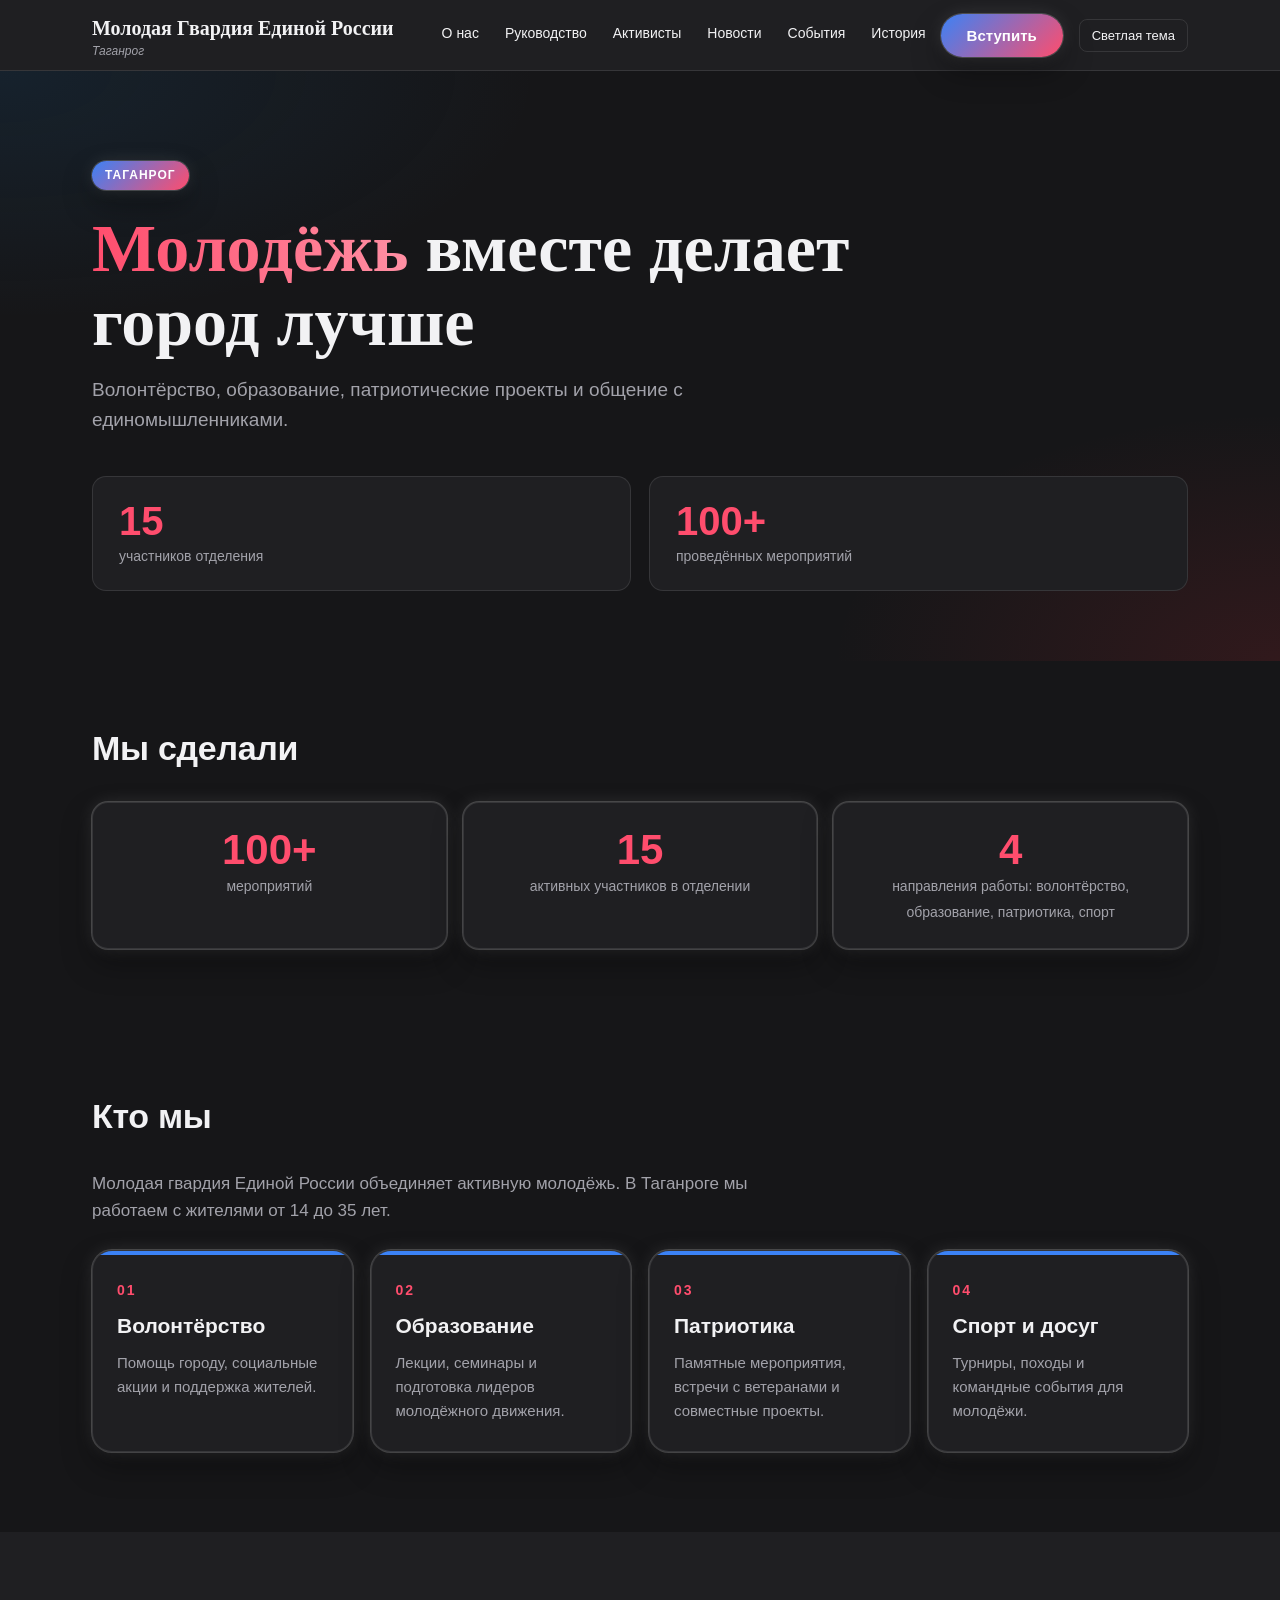
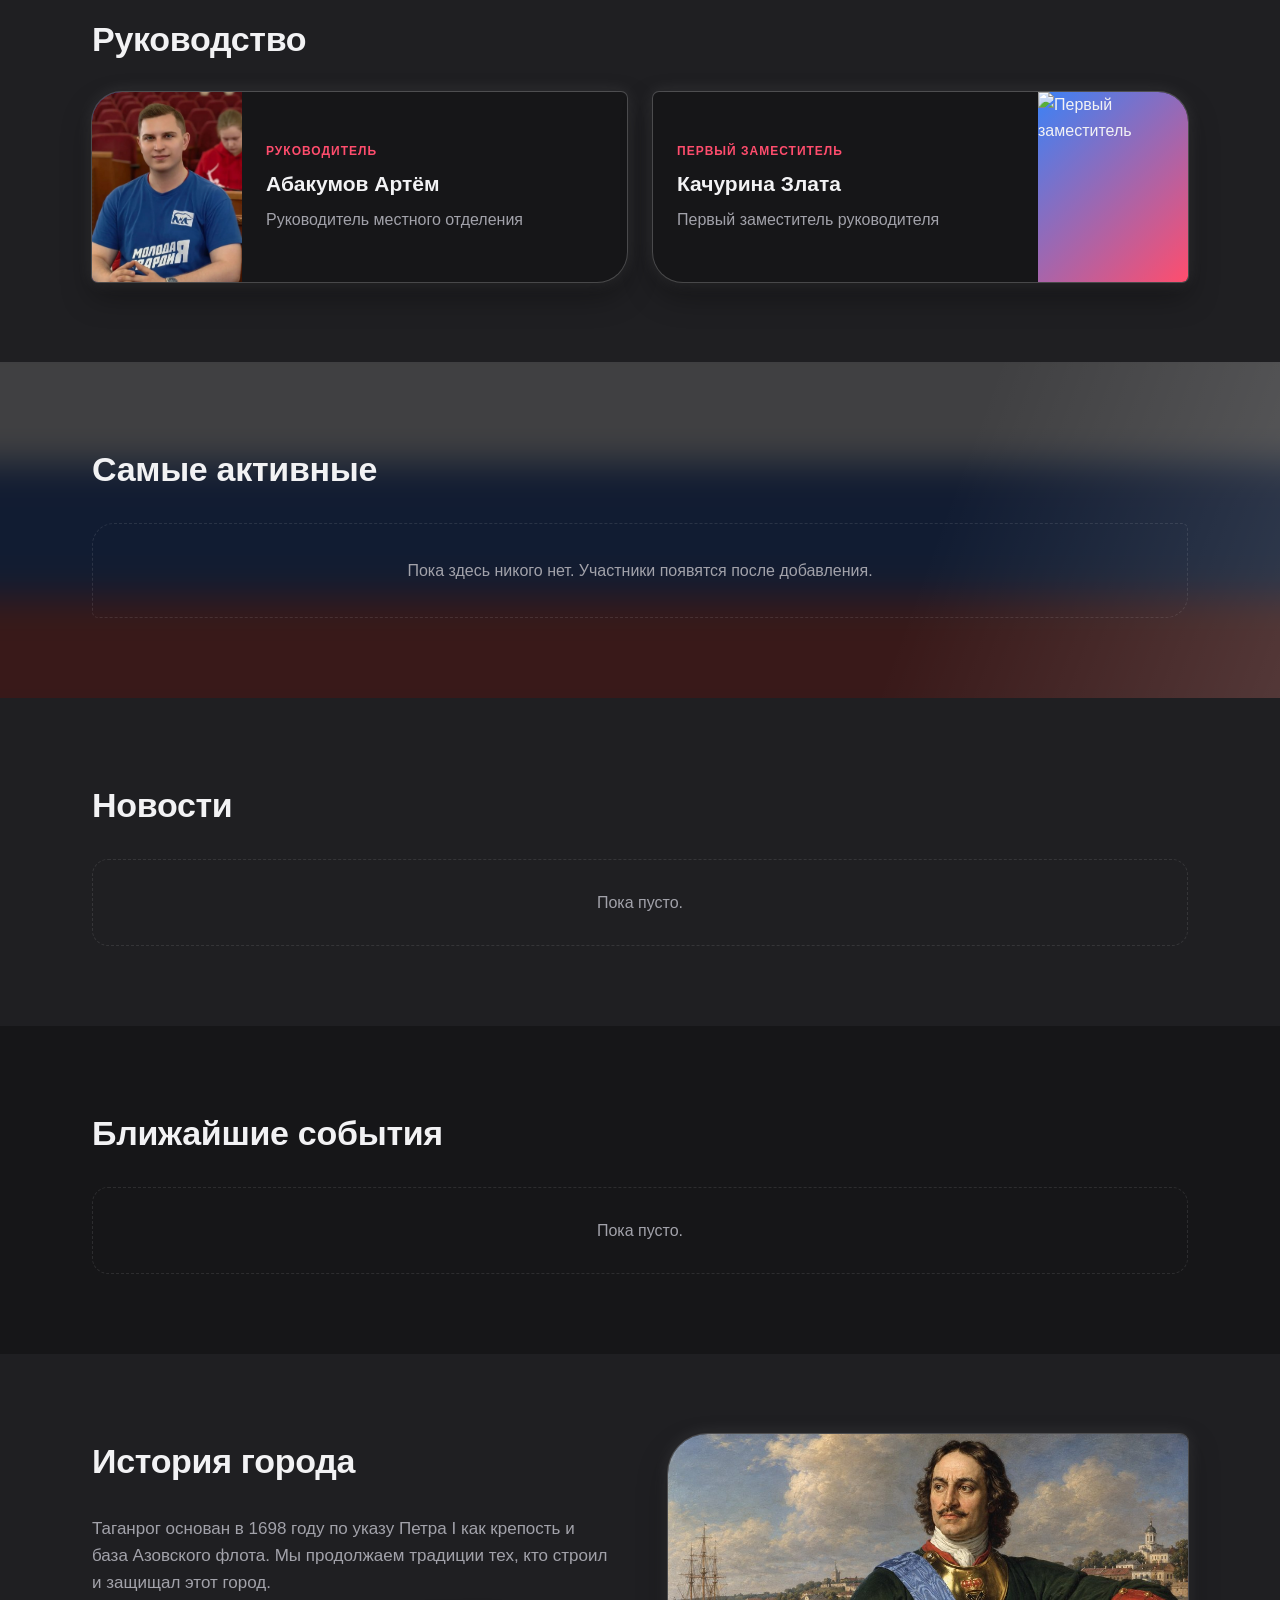
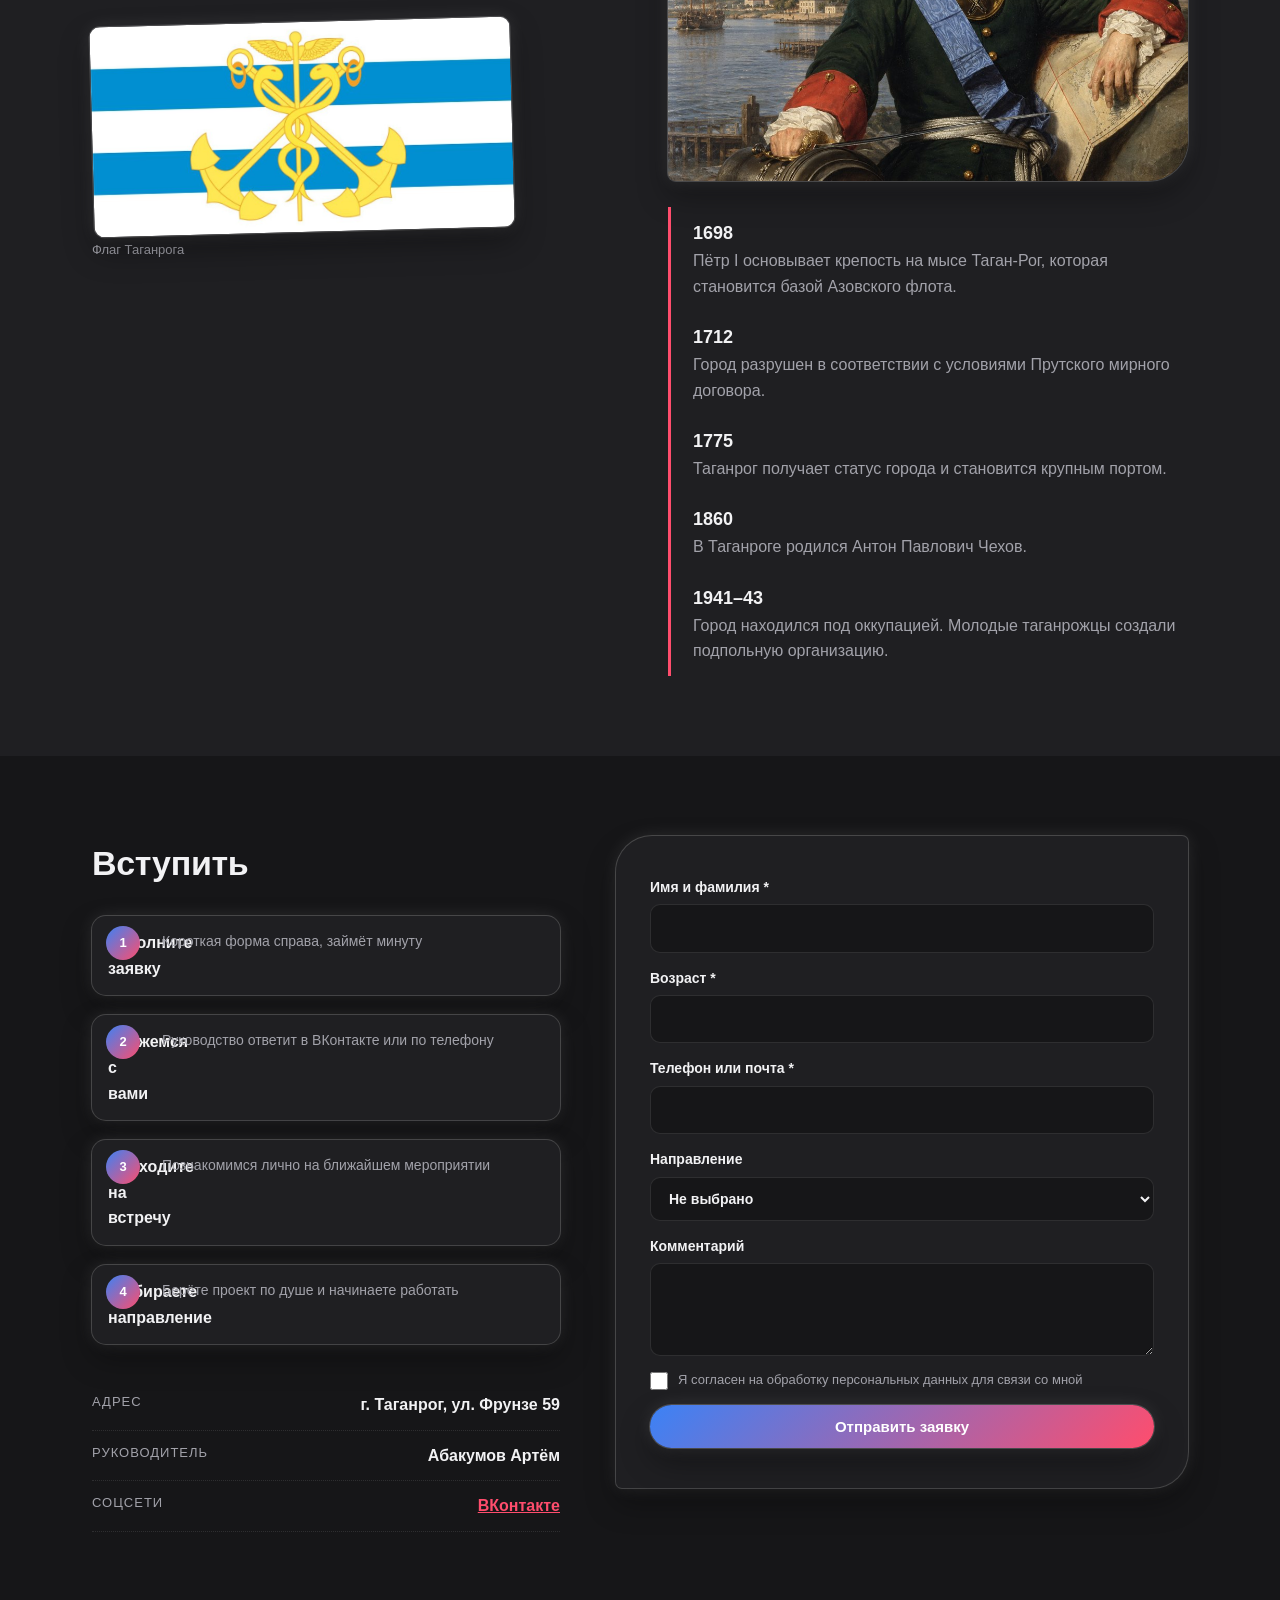
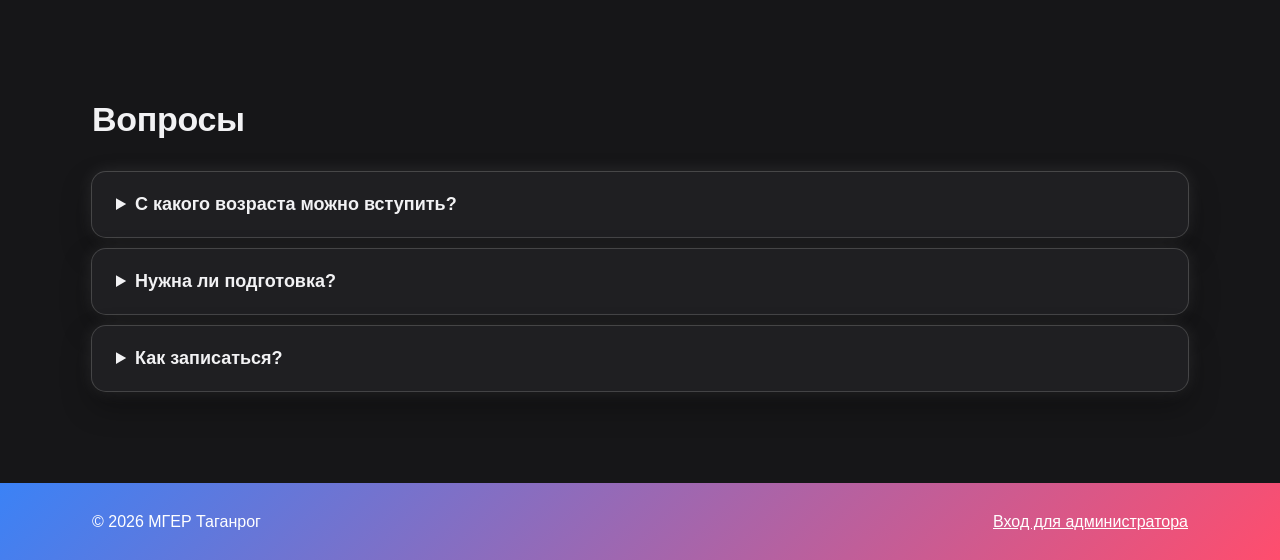
==== index.html @ ce3cb291 "Update index.html" ====
<!DOCTYPE html>
<html lang="ru" data-theme="dark">
<head>
<meta charset="UTF-8">
<meta name="viewport" content="width=device-width, initial-scale=1.0">
<title>МГЕР Таганрог | Молодая гвардия Единой России</title>
<meta name="description" content="Местное отделение Молодой гвардии Единой России в Таганроге.">
<link rel="stylesheet" href="style.css">
</head>
<body>

<header class="top">
  <div class="wrap top-in">
    <a href="#top" class="mark">Молодая Гвардия Единой России<span> <em>Таганрог</em></span></a>
    <button class="burger" id="burger" aria-label="Меню" aria-expanded="false">☰</button>
    <nav id="menu">
      <a href="#about">О нас</a>
      <a href="#leaders">Руководство</a>
      <a href="#actives">Активисты</a>
      <a href="#news">Новости</a>
      <a href="#events">События</a>
      <a href="#history">История</a>
      <a href="#apply" class="pill">Вступить</a>
    </nav>
    <button class="theme" id="theme">Светлая тема</button>
  </div>
</header>

<main id="top">

  <section class="hero">
    <div class="wrap">
      <p class="tag">Таганрог</p>
      <h1><em>Молодёжь</em> вместе делает город лучше</h1>
      <p class="intro">Волонтёрство, образование, патриотические проекты и общение с единомышленниками.</p>
      <div class="stats">
        <div><strong id="s-members" data-count="15">15</strong><span>участников отделения</span></div>
        <div><strong id="s-events" data-count="100" data-suffix="+">100+</strong><span>проведённых мероприятий</span></div>
      </div>
    </div>
  </section>

  <section id="results" class="block b-results">
    <div class="wrap">
      <h2>Мы сделали</h2>
      <div class="result-grid">
        <div class="result"><strong data-count="100" data-suffix="+">100+</strong><span>мероприятий</span></div>
        <div class="result"><strong data-count="15">15</strong><span>активных участников в отделении</span></div>
        <div class="result"><strong data-count="4">4</strong><span>направления работы: волонтёрство, образование, патриотика, спорт</span></div>
      </div>
    </div>
  </section>

  <section id="about" class="block b-1">
    <div class="wrap">
      <h2>Кто мы</h2>
      <p id="about-text" class="lead"></p>
      <div class="dirs">
        <div class="dir d-a"><b>01</b><h3>Волонтёрство</h3><p>Помощь городу, социальные акции и поддержка жителей.</p></div>
        <div class="dir d-b"><b>02</b><h3>Образование</h3><p>Лекции, семинары и подготовка лидеров молодёжного движения.</p></div>
        <div class="dir d-c"><b>03</b><h3>Патриотика</h3><p>Памятные мероприятия, встречи с ветеранами и совместные проекты.</p></div>
        <div class="dir d-d"><b>04</b><h3>Спорт и досуг</h3><p>Турниры, походы и командные события для молодёжи.</p></div>
      </div>
    </div>
  </section>

  <section id="leaders" class="block b-2">
    <div class="wrap">
      <h2>Руководство</h2>
      <div class="leaders">
        <article class="person p-1">
          <div class="photo"><img id="leader-photo" alt="Руководитель"></div>
          <div class="info"><p class="role">Руководитель</p><h3 id="leader-name"></h3><p id="leader-role"></p></div>
        </article>
        <article class="person p-2">
          <div class="photo"><img id="deputy-photo" alt="Первый заместитель"></div>
          <div class="info"><p class="role">Первый заместитель</p><h3 id="deputy-name"></h3><p id="deputy-role"></p></div>
        </article>
      </div>
    </div>
  </section>

  <section id="actives" class="block b-3">
    <div class="wrap">
      <h2>Самые активные</h2>
      <div class="actives" id="actives-list"></div>
    </div>
  </section>

  <section id="news" class="block b-4">
    <div class="wrap">
      <h2>Новости</h2>
      <div class="posts" id="news-list"></div>
    </div>
  </section>

  <section id="events" class="block b-5">
    <div class="wrap">
      <h2>Ближайшие события</h2>
      <div class="posts" id="events-list"></div>
    </div>
  </section>

  <section id="history" class="block b-6">
    <div class="wrap history">
      <div>
        <h2>История города</h2>
        <p class="lead">Таганрог основан в 1698 году по указу Петра I как крепость и база Азовского флота. Мы продолжаем традиции тех, кто строил и защищал этот город.</p>
        <img class="flag" src="assets/img/flag.jpg" alt="Флаг Таганрога">
        <p class="cap">Флаг Таганрога</p>
      </div>
      <div>
        <img class="peter" src="assets/img/peter.jpg" alt="Пётр I">
        <ol class="line">
          <li><b>1698</b>Пётр I основывает крепость на мысе Таган-Рог, которая становится базой Азовского флота.</li>
          <li><b>1712</b>Город разрушен в соответствии с условиями Прутского мирного договора.</li>
          <li><b>1775</b>Таганрог получает статус города и становится крупным портом.</li>
          <li><b>1860</b>В Таганроге родился Антон Павлович Чехов.</li>
          <li><b>1941–43</b>Город находился под оккупацией. Молодые таганрожцы создали подпольную организацию.</li>
        </ol>
      </div>
    </div>
  </section>

  <section id="apply" class="block b-7">
    <div class="wrap two">
      <div>
        <h2>Вступить</h2>
        <ol class="steps four">
          <li><b>Заполните заявку</b><span>Короткая форма справа, займёт минуту</span></li>
          <li><b>Свяжемся с вами</b><span>Руководство ответит в ВКонтакте или по телефону</span></li>
          <li><b>Приходите на встречу</b><span>Познакомимся лично на ближайшем мероприятии</span></li>
          <li><b>Выбираете направление</b><span>Берёте проект по душе и начинаете работать</span></li>
        </ol>
        <div class="contact">
          <p><span>Адрес</span><b id="c-address"></b></p>
          <p><span>Руководитель</span><b id="c-leader"></b></p>
          <p><span>Соцсети</span><a id="c-social" target="_blank" rel="noopener noreferrer"></a></p>
        </div>
      </div>
      <form id="apply-form" class="apply">
        <label>Имя и фамилия *<input name="name" required maxlength="100"></label>
        <label>Возраст *<input name="age" type="number" min="14" max="35" required></label>
        <label>Телефон или почта *<input name="contact" required maxlength="120"></label>
        <label>Направление
          <select name="direction">
            <option value="">Не выбрано</option>
            <option>Волонтёрство</option>
            <option>Образование</option>
            <option>Патриотика</option>
            <option>Спорт и досуг</option>
          </select>
        </label>
        <label>Комментарий<textarea name="message" rows="3" maxlength="1000"></textarea></label>
        <label class="ok"><input type="checkbox" name="consent" required> Я согласен на обработку персональных данных для связи со мной</label>
        <button type="submit" class="pill big">Отправить заявку</button>
        <p class="note" id="apply-note"></p>
      </form>
    </div>
  </section>

  <section class="block faq">
    <div class="wrap">
      <h2>Вопросы</h2>
      <details><summary>С какого возраста можно вступить?</summary><p>От 14 до 35 лет.</p></details>
      <details><summary>Нужна ли подготовка?</summary><p>Нет, приглашаем без специальной подготовки.</p></details>
      <details><summary>Как записаться?</summary><p>Заполните форму «Вступить» или свяжитесь с руководством.</p></details>
    </div>
  </section>

</main>

<footer>
  <div class="wrap">
    <span>© 2026 МГЕР Таганрог</span>
    <a href="admin.html">Вход для администратора</a>
  </div>
</footer>

<script src="data.js"></script>
<script src="script.js"></script>
  <a href="#apply" class="sticky-cta" aria-label="Вступить в отделение">Вступить</a>
</body>
</html>
---- style.css ----
/* МГЕР Таганрог: статичная версия */
:root {
  --bg: #f4f6fb; --card: #ffffff; --ink: #14284a; --muted: #5a6a85;
  --blue: #1769aa; --red: #d52b35; --line: rgba(20,40,74,.12);
  --grad: linear-gradient(135deg, #1769aa, #d52b35);
  --glow: 0 0 0 1px rgba(255,255,255,.8), 0 0 22px rgba(255,255,255,.7), 0 14px 30px rgba(23,105,170,.14);
}
[data-theme="dark"] {
  --bg: #161618; --card: #1f1f22; --ink: #f2f2f4; --muted: #a2a2aa;
  --line: rgba(255,255,255,.1); --red: #ff4d6d; --blue: #3b82f6;
  --grad: linear-gradient(135deg, #3b82f6 0%, #ff4d6d 100%);
  --glow: 0 0 0 1px rgba(255,255,255,.18), 0 0 18px rgba(255,255,255,.1), 0 14px 30px rgba(0,0,0,.35);
}
* { box-sizing: border-box; margin: 0; padding: 0; }
html { scroll-behavior: smooth; scroll-padding-top: 80px; }
body { font-family: "Segoe UI", Roboto, Arial, sans-serif; background: var(--bg); color: var(--ink); line-height: 1.6; transition: background .4s, color .4s; }
img { max-width: 100%; display: block; }
a { color: var(--red); }
.wrap { max-width: 1140px; margin: 0 auto; padding: 0 22px; }

/* Шапка */
.top { position: sticky; top: 0; z-index: 20; background: var(--card); border-bottom: 1px solid var(--line); }
.top-in { display: flex; align-items: center; gap: 16px; padding-top: 12px; padding-bottom: 12px; flex-wrap: wrap; }
.mark { font-family: Georgia, serif; font-weight: 700; font-size: 20px; text-decoration: none; color: var(--ink); }
.mark span { display: block; font: 12px "Segoe UI", Arial, sans-serif; color: var(--muted); font-weight: 400; }
nav { display: flex; gap: 4px; margin-left: auto; flex-wrap: wrap; }
nav a { text-decoration: none; color: var(--ink); font-size: 14px; padding: 8px 11px; border-radius: 8px; }
nav a:hover { background: var(--bg); }
nav .pill { background: var(--grad); color: #fff; box-shadow: var(--glow); }
.theme, .burger { background: transparent; border: 1px solid var(--line); color: var(--ink); padding: 8px 12px; border-radius: 8px; cursor: pointer; font: 13px "Segoe UI", Arial, sans-serif; }
.burger { display: none; }

/* Главный экран */
.hero { padding: 90px 0 70px; background: radial-gradient(60% 60% at 0% 0%, rgba(23,105,170,.14), transparent 70%), radial-gradient(50% 60% at 100% 100%, rgba(213,43,53,.14), transparent 70%); }
.tag { display: inline-block; background: var(--grad); color: #fff; padding: 5px 13px; border-radius: 999px; font-size: 12px; font-weight: 700; letter-spacing: 1px; text-transform: uppercase; box-shadow: var(--glow); }
.hero h1 { font-family: Georgia, "Times New Roman", serif; font-size: clamp(38px, 6vw, 68px); line-height: 1.08; margin: 22px 0 16px; max-width: 900px; }
.hero h1 em { font-style: normal; background: linear-gradient(90deg, #ff4d6d, #ff8fa3); -webkit-background-clip: text; background-clip: text; color: transparent; }
.intro { font-size: 19px; color: var(--muted); max-width: 620px; }
.stats { display: flex; gap: 18px; flex-wrap: wrap; margin-top: 40px; }
.stats div { background: var(--card); border-radius: 14px; padding: 22px 26px; border: 1px solid var(--line); min-width: 200px; flex: 1; }
.stats strong { display: block; font-size: 40px; color: #ff4d6d; line-height: 1.1; }
.stats span { font-size: 14px; color: var(--muted); }

/* Блоки: у каждого своя форма, но одна высота и одна линия */
.dirs { align-items: stretch !important; }
.dirs .dir { margin: 0 !important; transform: none !important; height: 100%; display: flex; flex-direction: column; align-items: flex-start; }
.dirs .dir:hover { transform: translateY(-4px) !important; }
.dirs .d-a { border-radius: 4px 26px 4px 26px; }
.dirs .d-b { border-radius: 26px 4px 26px 4px; }
.dirs .d-c { border-radius: 60px 60px 8px 8px; }
.dirs .d-d { border-radius: 10px; }
/* Блоки: у каждого своя форма и положение */
.block { padding: 80px 0; }
h2 { font-size: 34px; margin-bottom: 26px; letter-spacing: -.3px; }
.lead { color: var(--muted); font-size: 17px; max-width: 700px; margin-bottom: 26px; }

.b-1 { background: transparent; }
.dirs { display: grid; grid-template-columns: repeat(4, 1fr); gap: 18px; align-items: stretch; }
@media (max-width: 900px) { .dirs { grid-template-columns: 1fr 1fr; } }
@media (max-width: 560px) { .dirs { grid-template-columns: 1fr; } }
.dir { background: var(--card); padding: 28px 24px; box-shadow: var(--glow), inset 0 4px 0 var(--blue); }
.dir b { color: var(--red); font-size: 14px; letter-spacing: 2px; }
.dir h3 { font-size: 21px; margin: 8px 0; }
.dir p { color: var(--muted); font-size: 15px; }
.d-a { border-radius: 4px 26px 4px 26px; }
.d-b { border-radius: 26px 4px 26px 4px; }
.d-c { border-radius: 60px 60px 8px 8px; }
.d-d { border-radius: 10px; }

.b-2 { background: var(--card); }
.leaders { display: grid; grid-template-columns: 1fr 1fr; gap: 26px; }
@media (max-width: 760px) { .leaders { grid-template-columns: 1fr; } }
.person { display: grid; grid-template-columns: 150px 1fr; background: var(--bg); overflow: hidden; box-shadow: var(--glow); }
.p-1 { border-radius: 30px 6px 30px 6px; }
.p-2 { border-radius: 6px 30px 6px 30px; margin-top: 30px; }
@media (max-width: 480px) { .person { grid-template-columns: 1fr; } .p-2 { margin-top: 0; } }
.photo { background: var(--grad); min-height: 190px; }
.photo img { width: 100%; height: 100%; object-fit: cover; }
.info { padding: 24px; align-self: center; }
.role { color: var(--red); font-size: 12px; font-weight: 700; text-transform: uppercase; letter-spacing: 1px; }
.info h3 { font-size: 21px; margin: 6px 0; }
.info p:last-child { color: var(--muted); }

.b-3 { background: transparent; }
.actives { display: grid; grid-template-columns: repeat(auto-fill, minmax(190px, 1fr)); gap: 18px; }
.actives:empty::before { content: "Пока здесь никого нет. Участники появятся после добавления."; grid-column: 1 / -1; color: var(--muted); padding: 34px; border: 1px dashed var(--line); border-radius: 22px 6px 22px 6px; text-align: center; }
.act { background: var(--card); box-shadow: var(--glow); overflow: hidden; border-radius: 6px 22px 6px 22px; }
.act img { width: 100%; aspect-ratio: 1; object-fit: cover; }
.act h4 { padding: 12px 14px; font-size: 15px; }

.b-4 { background: var(--card); }
.posts { display: grid; grid-template-columns: repeat(auto-fill, minmax(280px, 1fr)); gap: 22px; }
.post { background: var(--bg); padding: 26px; box-shadow: var(--glow); border-radius: 18px 44px 18px 18px; }
.post:nth-child(2n) { border-radius: 44px 18px 18px 18px; margin-top: 16px; }
.post .meta { color: var(--red); font-size: 12px; font-weight: 700; text-transform: uppercase; letter-spacing: 1px; }
.post h3 { font-size: 20px; margin: 8px 0; }
.post p { color: var(--muted); white-space: pre-line; }
.posts:empty::before { content: "Пока пусто."; color: var(--muted); padding: 30px; border: 1px dashed var(--line); border-radius: 16px; grid-column: 1 / -1; text-align: center; }

.b-5 { background: transparent; }
.b-5 .posts .post { border-radius: 6px; }

.b-6 { background: var(--card); }
.history { display: grid; grid-template-columns: 1fr 1fr; gap: 56px; align-items: start; }
@media (max-width: 860px) { .history { grid-template-columns: 1fr; } }
.flag { border-radius: 10px; box-shadow: var(--glow); transform: rotate(-1.5deg); max-width: 420px; margin-top: 10px; }
.cap { color: var(--muted); font-size: 13px; margin-top: 8px; }
.peter { border-radius: 40px 8px 40px 8px; box-shadow: var(--glow); margin-bottom: 26px; }
.line { list-style: none; border-left: 3px solid var(--red); padding-left: 22px; }
.line li { padding: 12px 0; color: var(--muted); }
.line b { display: block; color: var(--ink); font-size: 18px; }

.b-7 { background: var(--bg); }
.two { display: grid; grid-template-columns: .9fr 1.1fr; gap: 56px; align-items: start; }
@media (max-width: 860px) { .two { grid-template-columns: 1fr; } }
.steps { list-style: none; counter-reset: s; margin-bottom: 24px; }
.steps li { counter-increment: s; padding: 12px 16px 12px 52px; position: relative; background: var(--card); margin-bottom: 10px; border-radius: 14px; box-shadow: var(--glow); }
.steps li::before { content: counter(s); position: absolute; left: 14px; top: 10px; width: 26px; height: 26px; border-radius: 50%; background: var(--grad); color: #fff; display: grid; place-items: center; font-weight: 700; font-size: 13px; }
.contact p { display: flex; justify-content: space-between; gap: 14px; padding: 12px 0; border-bottom: 1px dotted var(--line); flex-wrap: wrap; }
.contact span { color: var(--muted); font-size: 13px; text-transform: uppercase; letter-spacing: 1px; }
.contact b, .contact a { font-weight: 600; }
.apply { background: var(--card); padding: 40px 34px; border-radius: 36px 6px 36px 6px; box-shadow: var(--glow); display: grid; gap: 14px; }
.apply label { display: grid; gap: 6px; font-weight: 600; font-size: 14px; }
.apply label.ok { display: flex; gap: 10px; align-items: flex-start; font-weight: 400; color: var(--muted); font-size: 13px; }
.apply input, .apply select, .apply textarea { font: inherit; color: var(--ink); background: var(--bg); border: 1px solid var(--line); border-radius: 10px; padding: 12px 14px; width: 100%; }
.apply input:focus, .apply select:focus, .apply textarea:focus { outline: none; border-color: var(--blue); box-shadow: 0 0 0 4px rgba(23,105,170,.15); }
.pill { background: var(--grad); color: #fff; border: 0; padding: 13px 26px; border-radius: 999px; font: 700 15px "Segoe UI", Arial, sans-serif; cursor: pointer; text-decoration: none; box-shadow: var(--glow); justify-self: start; }
.pill.big { width: 100%; justify-self: stretch; text-align: center; }
.note { font-size: 14px; color: var(--muted); }

.faq { background: transparent; }
.faq details { background: var(--card); padding: 18px 24px; margin-bottom: 12px; box-shadow: var(--glow); border-radius: 24px 6px 24px 6px; }
.faq details:nth-of-type(2n) { border-radius: 6px 24px 6px 24px; margin-left: 40px; }
.faq details:nth-of-type(3n) { border-radius: 999px; padding: 16px 32px; }
.faq summary { cursor: pointer; font-weight: 700; font-size: 18px; }
.faq details p { margin-top: 8px; color: var(--muted); }

footer { background: var(--grad); color: #fff; padding: 26px 0; }
footer .wrap { display: flex; justify-content: space-between; gap: 14px; flex-wrap: wrap; }
footer a { color: #fff; }

/* Мобильная адаптация */
@media (max-width: 760px) {
  .wrap { padding: 0 16px; }
  .top-in { gap: 10px; padding-top: 10px; padding-bottom: 10px; }
  .mark { font-size: 17px; }
  .theme { order: 2; margin-left: auto; padding: 7px 10px; font-size: 12px; white-space: nowrap; display: inline-block; }
  .burger { display: inline-block; order: 3; padding: 7px 11px; font-size: 16px; }
  nav { order: 4; display: none; width: 100%; flex-direction: column; margin: 0; background: var(--card); border-top: 1px solid var(--line); padding: 6px 0; }
  nav.open { display: flex; }
  nav a { padding: 12px 8px; font-size: 16px; }
  nav .pill { margin: 6px 0; text-align: center; }
  .hero { padding: 56px 0 48px; }
  .hero h1 { font-size: 34px; }
  .intro { font-size: 16px; }
  .stats { gap: 12px; }
  .stats div { min-width: 0; flex: 1 1 100%; padding: 16px 18px; }
  .stats strong { font-size: 32px; }
  .block { padding: 54px 0; }
  h2 { font-size: 27px; margin-bottom: 18px; }
  .dirs { grid-template-columns: 1fr; gap: 14px; }
  .d-b, .d-c, .d-d { margin-top: 0; }
  .leaders { grid-template-columns: 1fr; gap: 18px; }
  .p-2 { margin-top: 0; }
  .person { grid-template-columns: 110px 1fr; }
  .photo { min-height: 150px; }
  .actives { grid-template-columns: repeat(2, 1fr); gap: 12px; }
  .posts { grid-template-columns: 1fr; gap: 16px; }
  .post:nth-child(2n) { margin-top: 0; }
  .history { gap: 28px; }
  .flag { max-width: 100%; }
  .two { gap: 28px; }
  .apply { padding: 26px 20px; border-radius: 24px 6px 24px 6px; }
  .apply input, .apply select, .apply textarea { font-size: 16px; }
  .pill.big { padding: 15px 20px; }
  .faq details { padding: 16px 18px; }
  .faq details:nth-of-type(2n) { margin-left: 0; }
  footer .wrap { flex-direction: column; align-items: flex-start; }
}
@media (max-width: 380px) {
  .mark span { display: none; }
  .theme { font-size: 11px; padding: 6px 8px; }
  .person { grid-template-columns: 1fr; }
  .photo { min-height: 180px; }
}

/* ===== Правки: руководство, блоки направлений, вопросы, галочка ===== */
/* 2. Руководство: одна высота, второй блок зеркально (фото справа) */
.leaders { align-items: stretch; }
.person { height: 100%; }
.p-2 { margin-top: 0 !important; grid-template-columns: 1fr 150px; }
.p-2 .photo { order: 2; }
@media (max-width: 480px) { .p-2 { grid-template-columns: 1fr; } .p-2 .photo { order: 0; } }

/* 5. Направления: блоки 2 и 4 со скруглением и подсветкой, блок 3 прямоугольный как в версии 4 */
.dirs .d-b, .dirs .d-d { border-radius: 26px 4px 26px 4px !important; box-shadow: var(--glow) !important; border: 1px solid var(--line) !important; }
.dirs .d-c { border-radius: 0 !important; box-shadow: none !important; border: 1px solid var(--line) !important; }

/* 3. Вопросы: одна форма и один размер */
.faq details, .faq details:nth-of-type(2n), .faq details:nth-of-type(3n) {
  border-radius: 14px !important; margin-left: 0 !important; padding: 18px 24px !important;
  box-shadow: var(--glow) !important; font-size: 16px;
}
.faq summary { font-size: 18px; }

/* 4. Галочка: не растягивается, текст не сдвигается */
.apply label.ok { display: flex !important; align-items: flex-start; gap: 10px; }
.apply label.ok input[type="checkbox"] { width: 18px !important; height: 18px !important; flex: 0 0 18px; padding: 0 !important; margin: 2px 0 0; accent-color: var(--red); }

/* ===== Блоки «Кто мы»: одинаковые по форме, высоте и положению ===== */
.dirs { display: grid !important; grid-template-columns: repeat(4, 1fr) !important; gap: 18px !important; align-items: stretch !important; }
.dirs .dir,
.dirs .dir.d-a, .dirs .dir.d-b, .dirs .dir.d-c, .dirs .dir.d-d {
  margin: 0 !important; transform: none !important; height: 100%;
  display: flex; flex-direction: column; align-items: flex-start;
  background: var(--card) !important;
  border: 1px solid var(--line) !important;
  border-radius: 20px !important;
  box-shadow: var(--glow) !important;
  padding: 28px 24px !important;
}
.dirs .dir:hover { transform: translateY(-4px) !important; }
@media (max-width: 900px) { .dirs { grid-template-columns: 1fr 1fr !important; } }
@media (max-width: 560px) { .dirs { grid-template-columns: 1fr !important; } }

/* Синяя линия сверху каждого блока «Кто мы» */
.dirs .dir { border-top: 3px solid var(--blue) !important; }

/* Синяя полоска сверху каждого блока «Кто мы» (отдельным слоем, не зависит от скругления) */
.dirs .dir { position: relative !important; overflow: hidden !important; }
.dirs .dir::before { content: ""; position: absolute; left: 0; right: 0; top: 0; height: 4px; background: #3b82f6 !important; display: block !important; z-index: 2; }

/* Мобильная версия: фото руководства не растягивает карточку (фиксированная высота, картинка внутри) */
.photo { position: relative; overflow: hidden; }
.photo img { position: absolute; inset: 0; width: 100%; height: 100%; object-fit: cover; object-position: center top; }
@media (max-width: 760px) {
  .person { grid-template-columns: 110px 1fr !important; height: auto; }
  .p-2 { grid-template-columns: 1fr 110px !important; }
  .photo { height: 160px; min-height: 0; }
}
@media (max-width: 480px) {
  .person, .p-2 { grid-template-columns: 1fr !important; }
  .photo { height: 220px; }
}

/* Мобильная версия руководства: обе карточки одинаковые, фото слева, описание справа */
@media (max-width: 760px) {
  .person, .p-2 { grid-template-columns: 110px 1fr !important; height: auto !important; }
  .p-2 .photo { order: 0 !important; }
  .photo { height: 150px !important; min-height: 0 !important; }
  .info { padding: 16px 16px; align-self: center; }
  .info h3 { font-size: 18px; }
}
@media (max-width: 480px) {
  .person, .p-2 { grid-template-columns: 96px 1fr !important; }
  .photo { height: 130px !important; }
  .info h3 { font-size: 17px; }
}

/* ===== Анимации ===== */
/* Самые активные: переливающийся флаг России за блоком */
.b-3 { position: relative; overflow: hidden; isolation: isolate; }
.b-3::before {
  content: ""; position: absolute; inset: -10%; z-index: -2; opacity: .18;
  background: linear-gradient(180deg, #ffffff 0 33.33%, #0039a6 33.33% 66.66%, #d52b1e 66.66% 100%);
  animation: flagWave 9s ease-in-out infinite;
  filter: blur(18px);
}
.b-3::after {
  content: ""; position: absolute; inset: 0; z-index: -1; pointer-events: none;
  background: linear-gradient(110deg, transparent 30%, rgba(255,255,255,.22) 50%, transparent 70%);
  background-size: 250% 100%; animation: sheen 6s linear infinite;
}
@keyframes flagWave {
  0%, 100% { transform: translate3d(0,0,0) skewY(0deg); }
  25% { transform: translate3d(2%,-2%,0) skewY(1.5deg); }
  50% { transform: translate3d(-2%,2%,0) skewY(-1.5deg); }
  75% { transform: translate3d(1%,1%,0) skewY(1deg); }
}
@keyframes sheen { 0% { background-position: 150% 0; } 100% { background-position: -150% 0; } }
.b-3 h2 { position: relative; }

/* Появление блоков при прокрутке */

/* Мягкое движение карточек при наведении */
.dirs .dir, .leader, .act, .post { transition: transform .35s ease, box-shadow .35s ease; }
.act:hover, .post:hover, .person:hover { transform: translateY(-4px); }

@media (prefers-reduced-motion: reduce) {
  .b-3::before, .b-3::after, .reveal { animation: none !important; transition: none !important; opacity: 1; transform: none; }
}

/* Появление блоков: управляется script.js (класс .rv и .in) */
html.js .rv { opacity: 0; transform: translateY(28px); transition: opacity .9s ease, transform .9s cubic-bezier(.2,.7,.2,1); }
html.js .rv.in { opacity: 1; transform: none; }
html.js .rv.d1 { transition-delay: .12s; }
html.js .rv.d2 { transition-delay: .24s; }
html.js .rv.d3 { transition-delay: .36s; }
@media (prefers-reduced-motion: reduce) {
  html.js .rv { opacity: 1 !important; transform: none !important; transition: none !important; }
}

/* ===== Удобство: шаги вступления, результаты, постоянная кнопка на телефоне ===== */
.steps.four { list-style: none; counter-reset: st; display: grid; grid-template-columns: 1fr; gap: 10px; margin-bottom: 26px; }
.steps.four li { counter-increment: st; display: grid; grid-template-columns: 40px 1fr; gap: 4px 14px; align-items: start; padding: 14px 16px; background: var(--card); border-radius: 14px; box-shadow: var(--glow); }
.steps.four li::before { content: counter(st); grid-row: span 2; width: 34px; height: 34px; border-radius: 50%; background: var(--grad); color: #fff; display: grid; place-items: center; font-weight: 700; }
.steps.four li::after { display: none; }
.steps.four li b { font-size: 16px; }
.steps.four li span { color: var(--muted); font-size: 14px; }

.b-results { background: transparent; padding-top: 60px; padding-bottom: 60px; }
.result-grid { display: grid; grid-template-columns: repeat(3, 1fr); gap: 16px; }
@media (max-width: 760px) { .result-grid { grid-template-columns: 1fr; } }
.result { background: var(--card); border: 1px solid var(--line); border-radius: 16px; padding: 24px; text-align: center; box-shadow: var(--glow); }
.result strong { display: block; font-size: 42px; color: var(--red); line-height: 1.1; }
.result span { color: var(--muted); font-size: 14px; }

/* Постоянная кнопка «Вступить» внизу экрана на телефоне */
.sticky-cta { display: none; position: fixed; left: 16px; right: 16px; bottom: 16px; z-index: 40; text-align: center; padding: 15px; border-radius: 999px; background: var(--grad); color: #fff; font: 700 16px "Segoe UI", Arial, sans-serif; text-decoration: none; box-shadow: var(--glow); }
@media (max-width: 760px) { .sticky-cta { display: block; } }

/* Форма: понятное подтверждение */
.note:empty { display: none; }
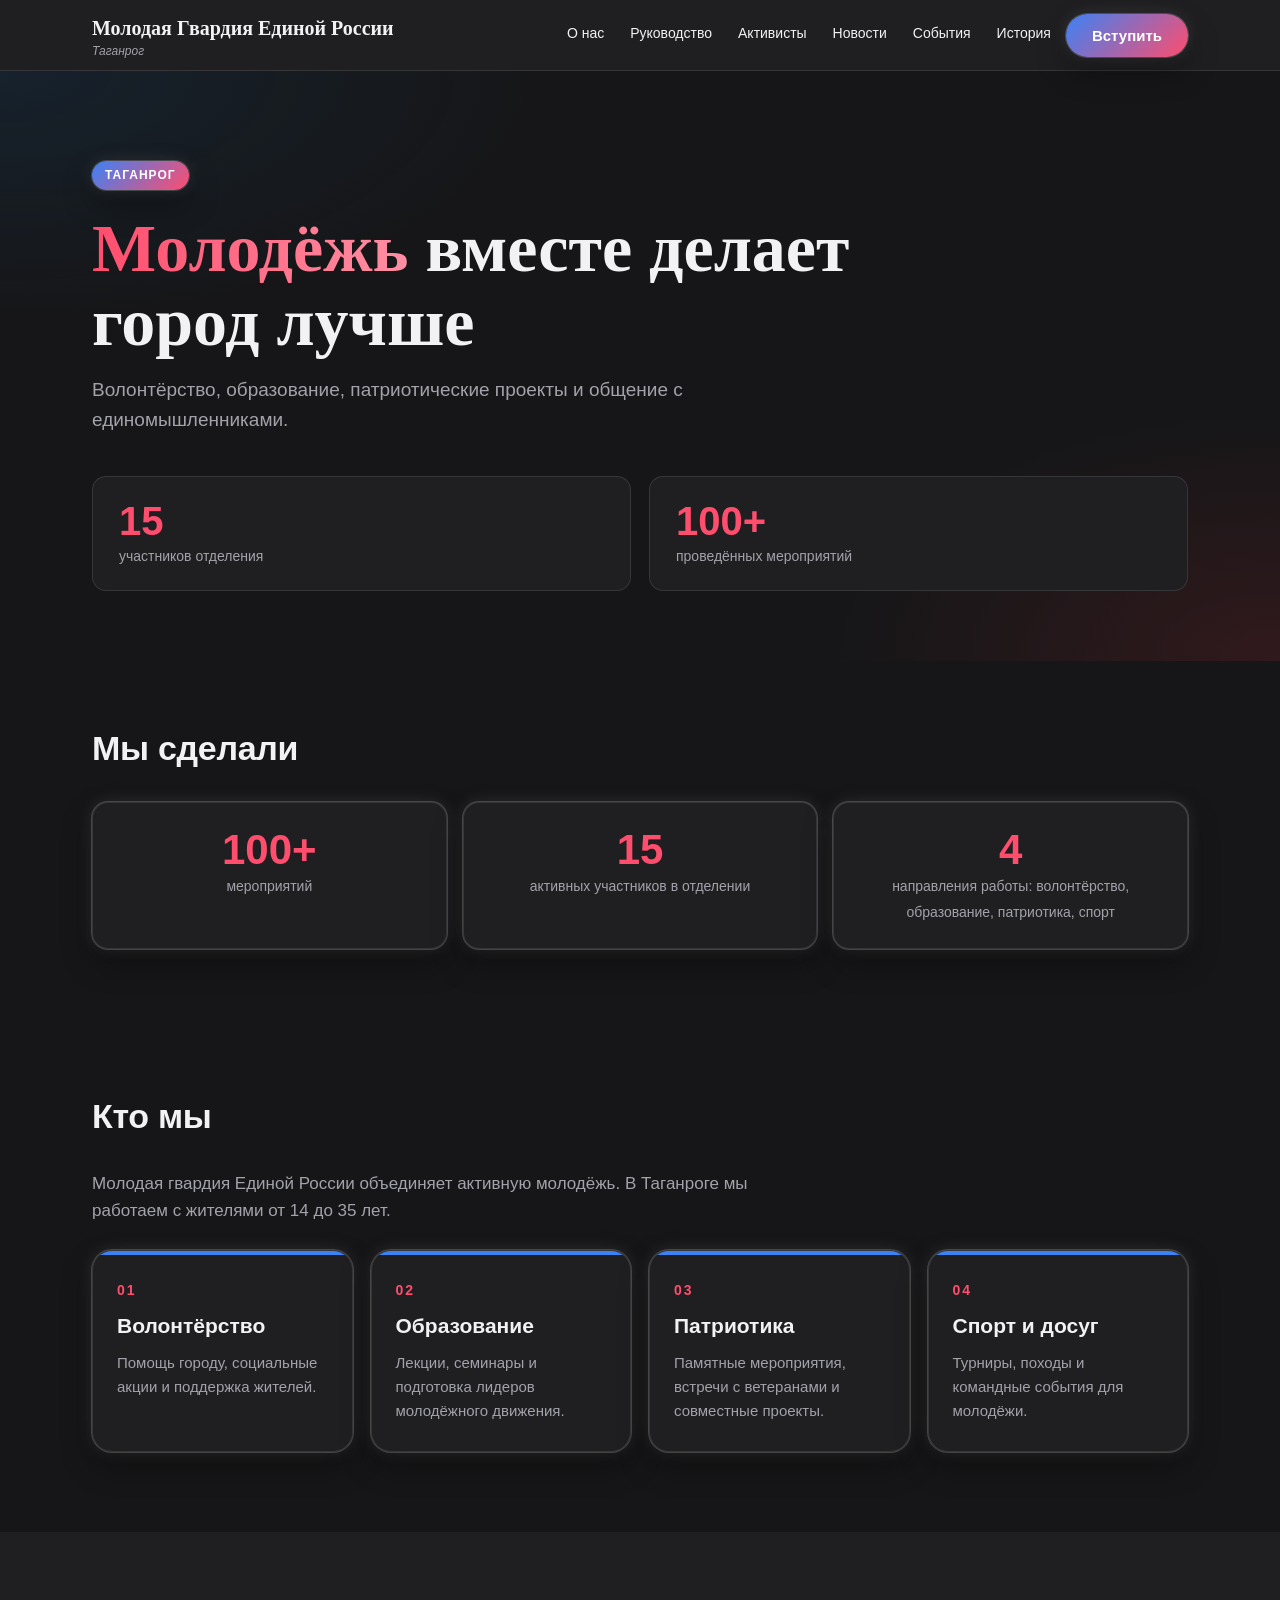
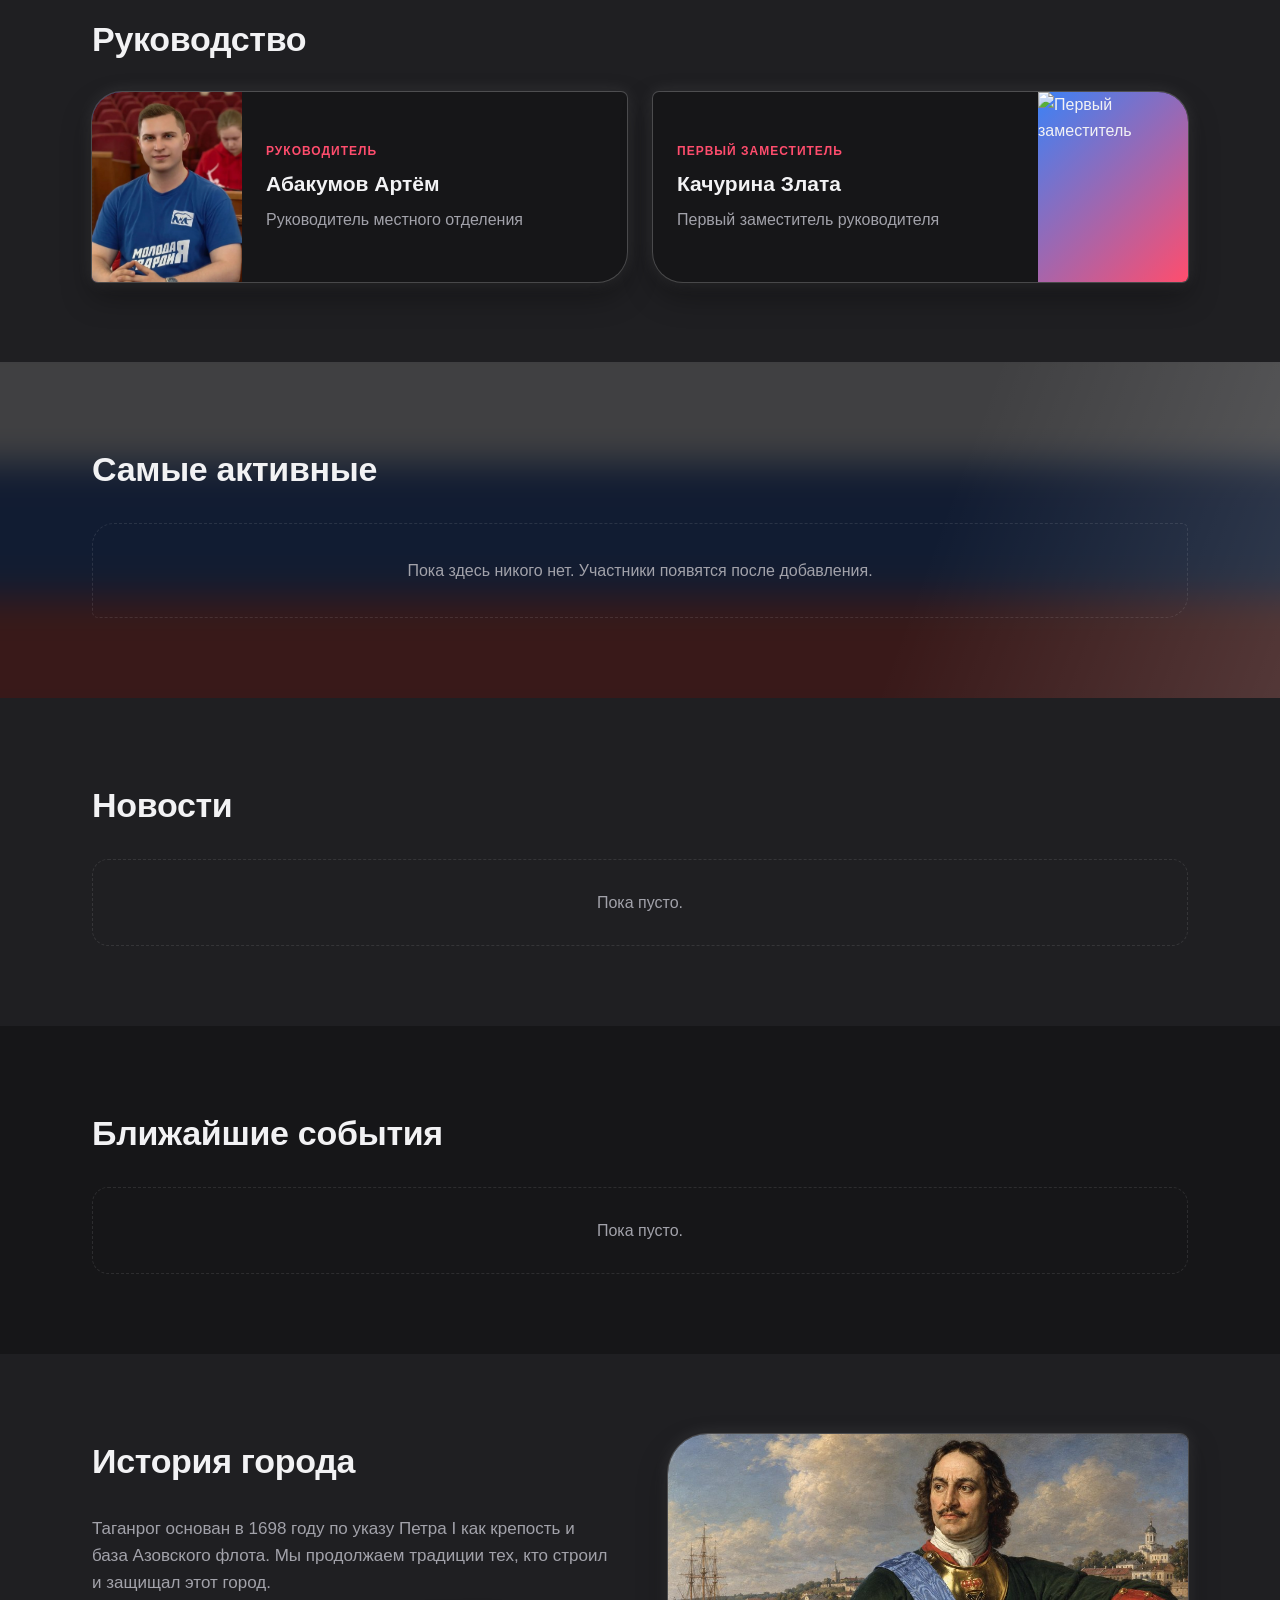
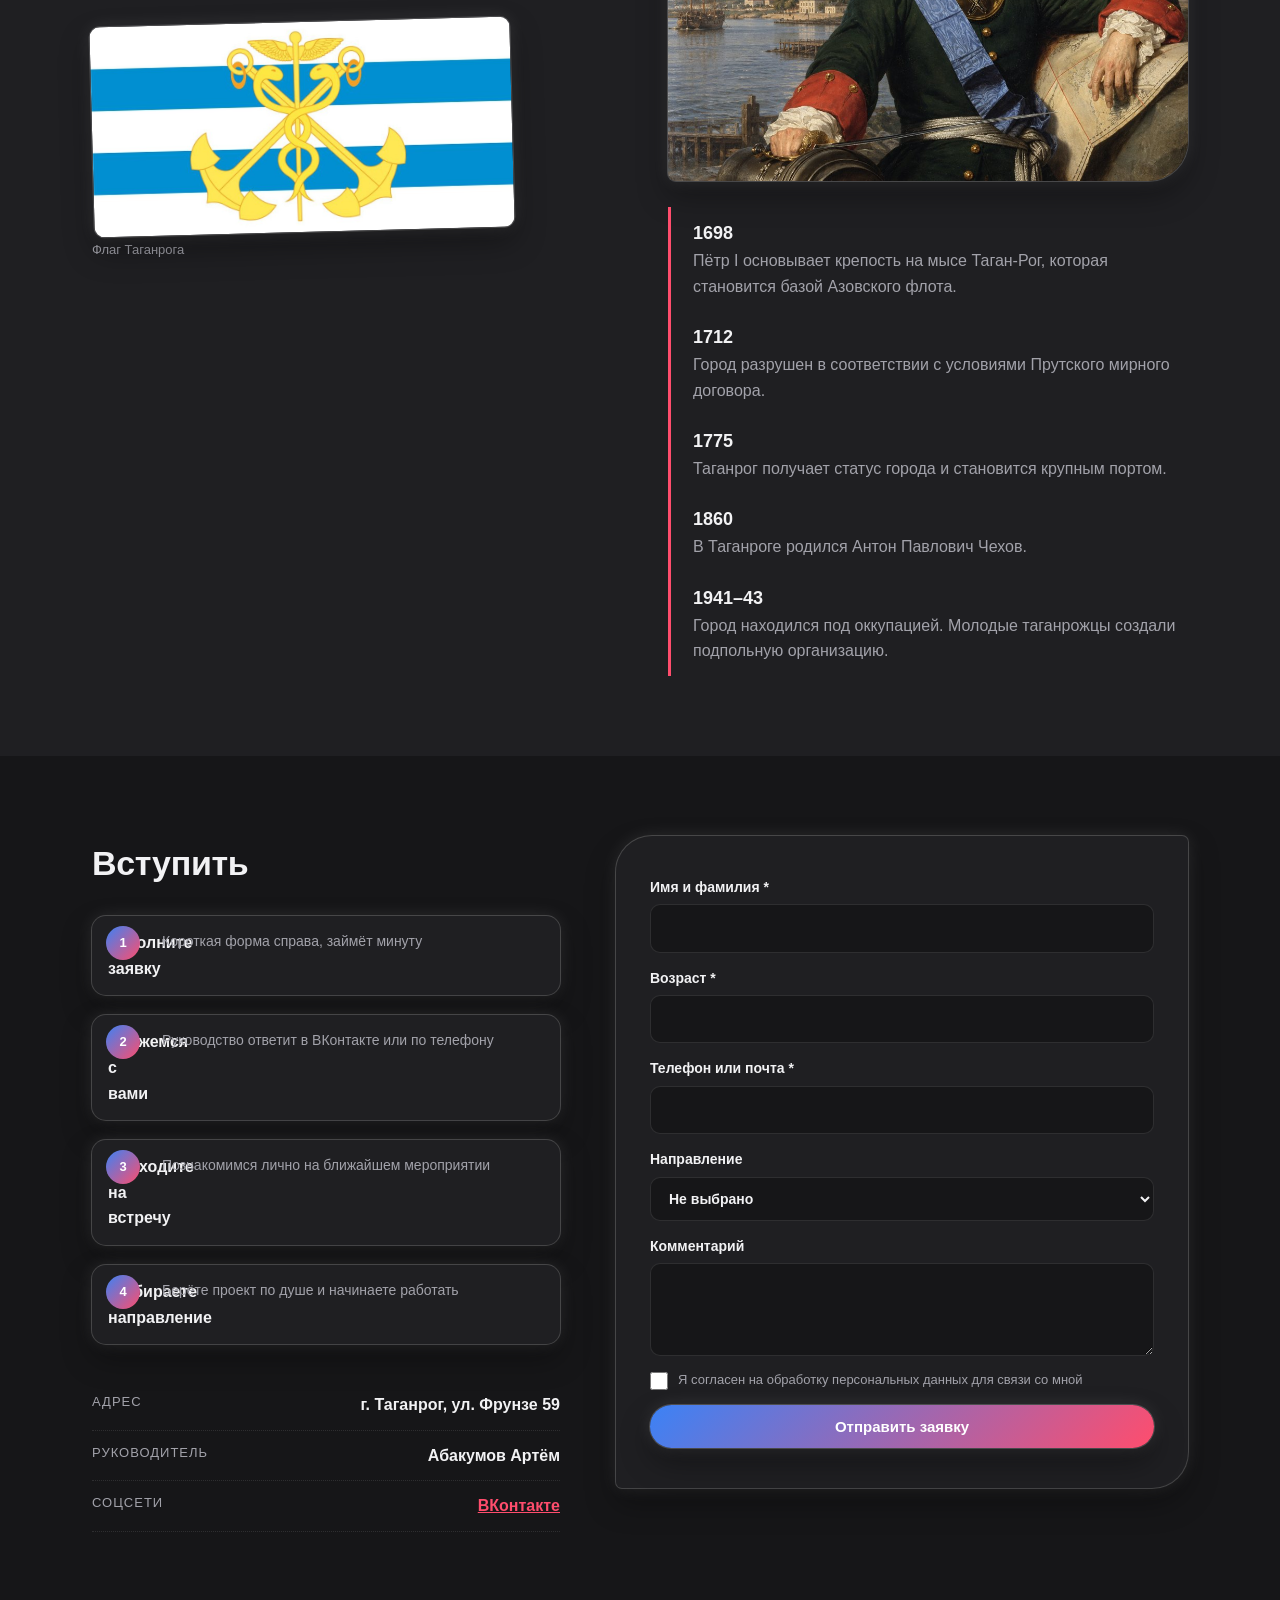
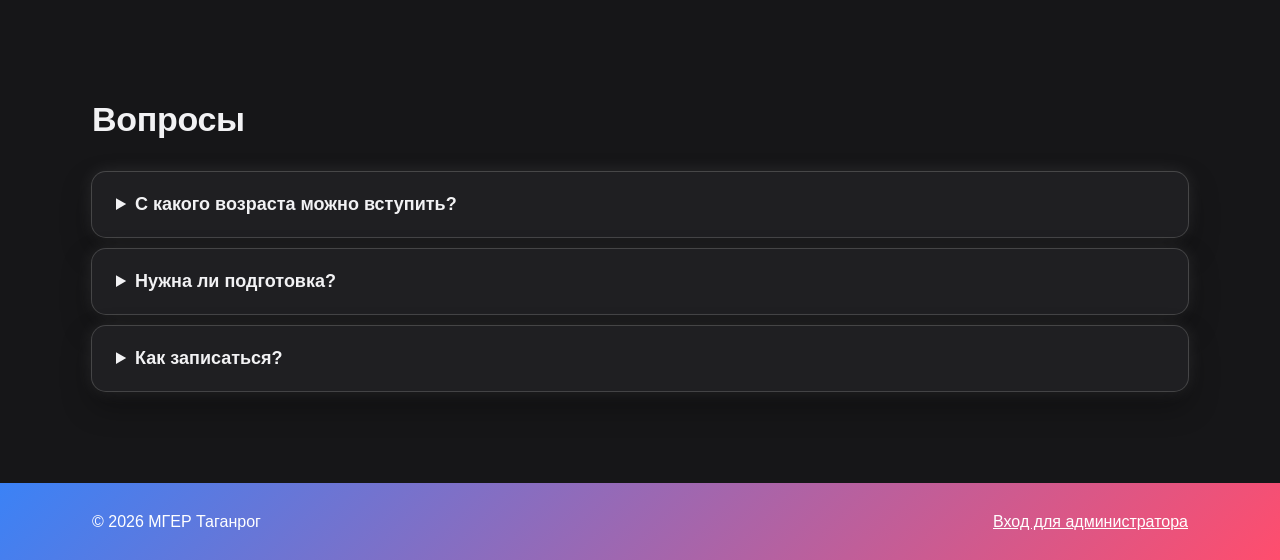
==== commit 97335206: "Update index.html" ====
--- a/index.html
+++ b/index.html
@@ -22,7 +22,6 @@
       <a href="#history">История</a>
       <a href="#apply" class="pill">Вступить</a>
     </nav>
-    <button class="theme" id="theme">Светлая тема</button>
   </div>
 </header>
 
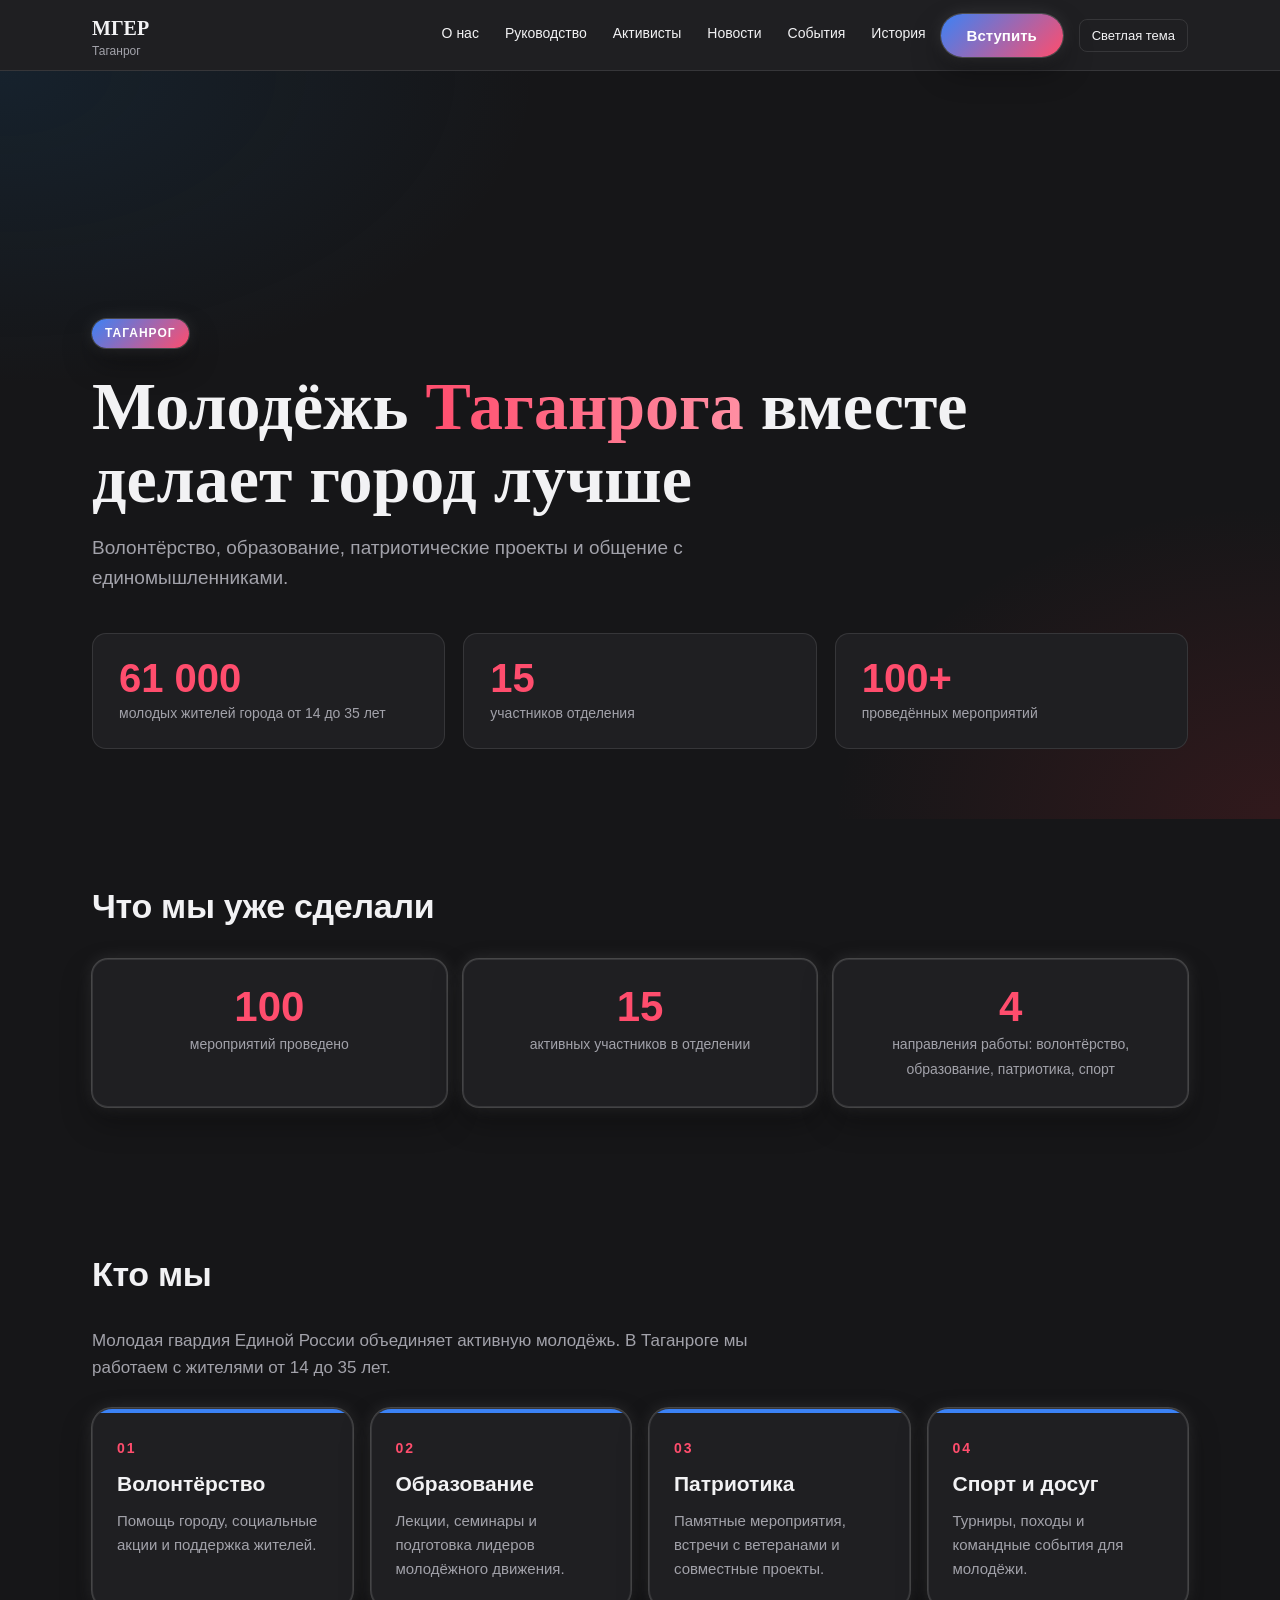
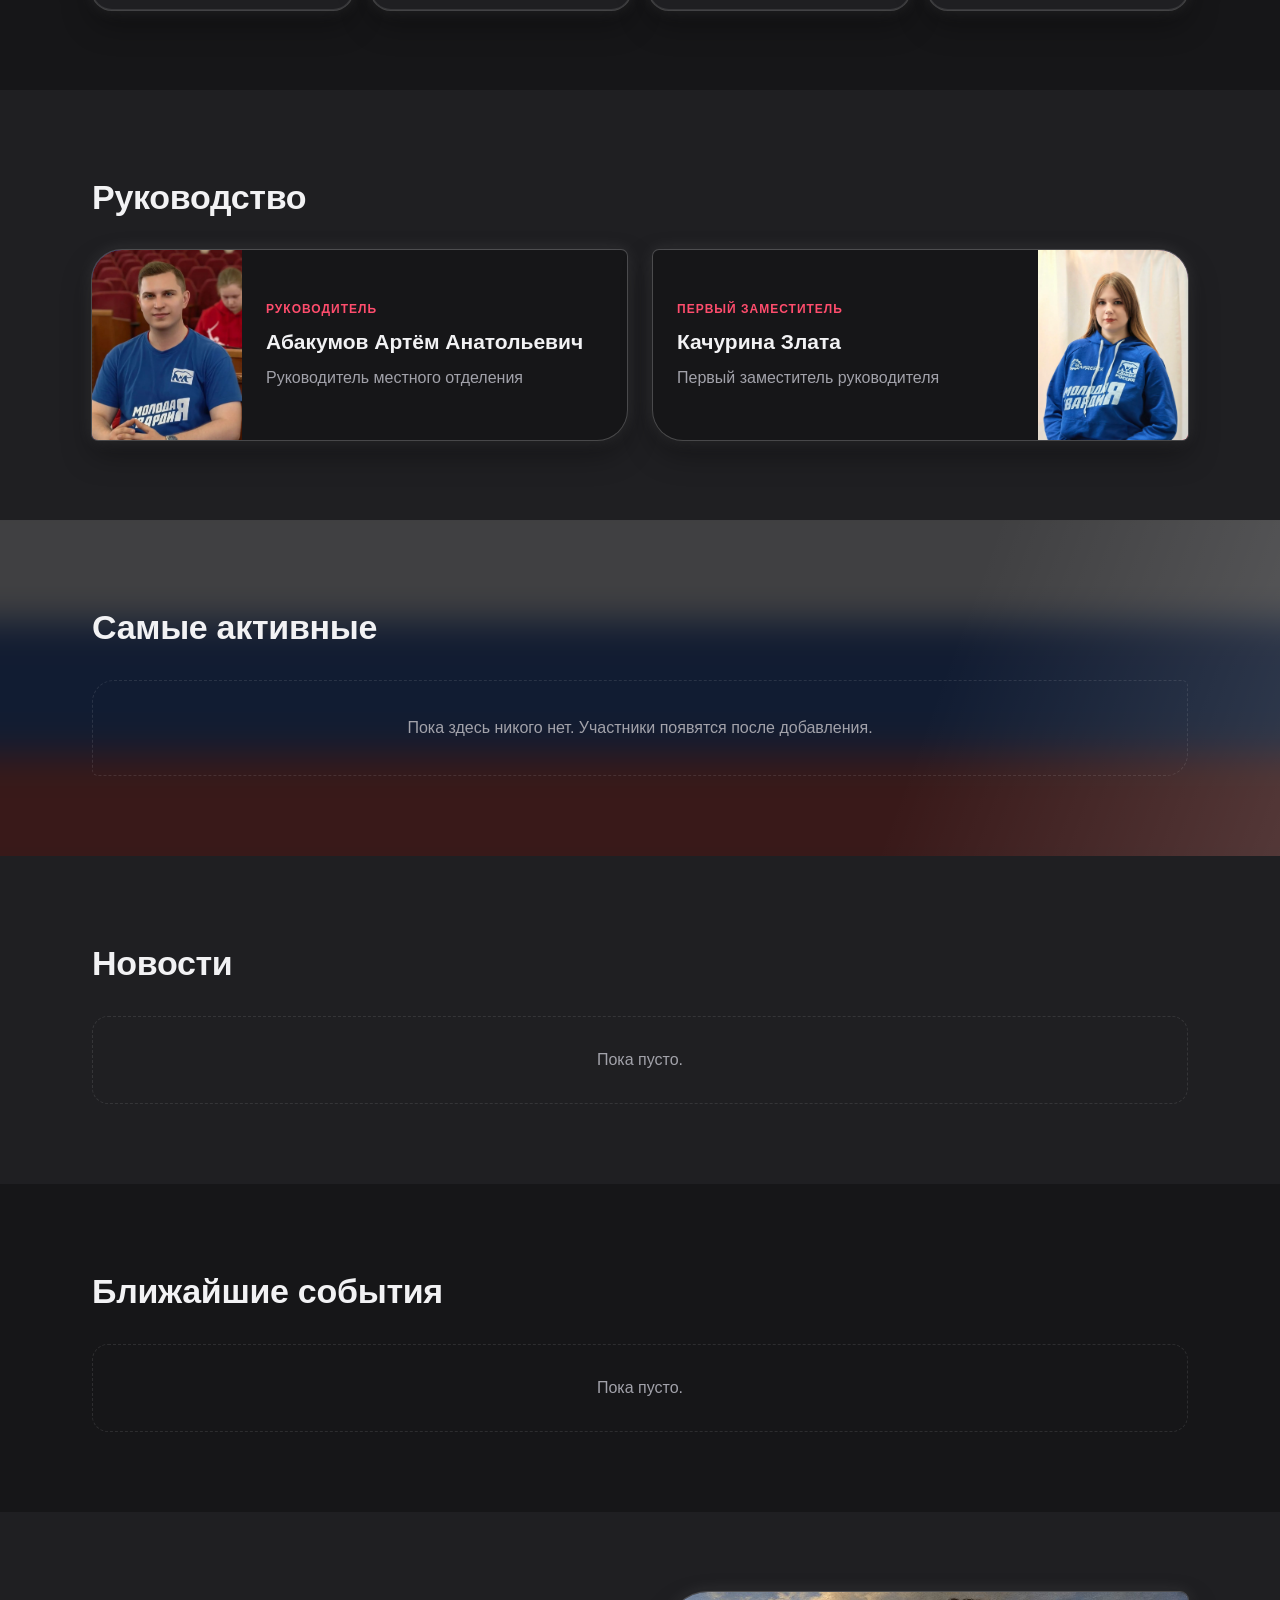
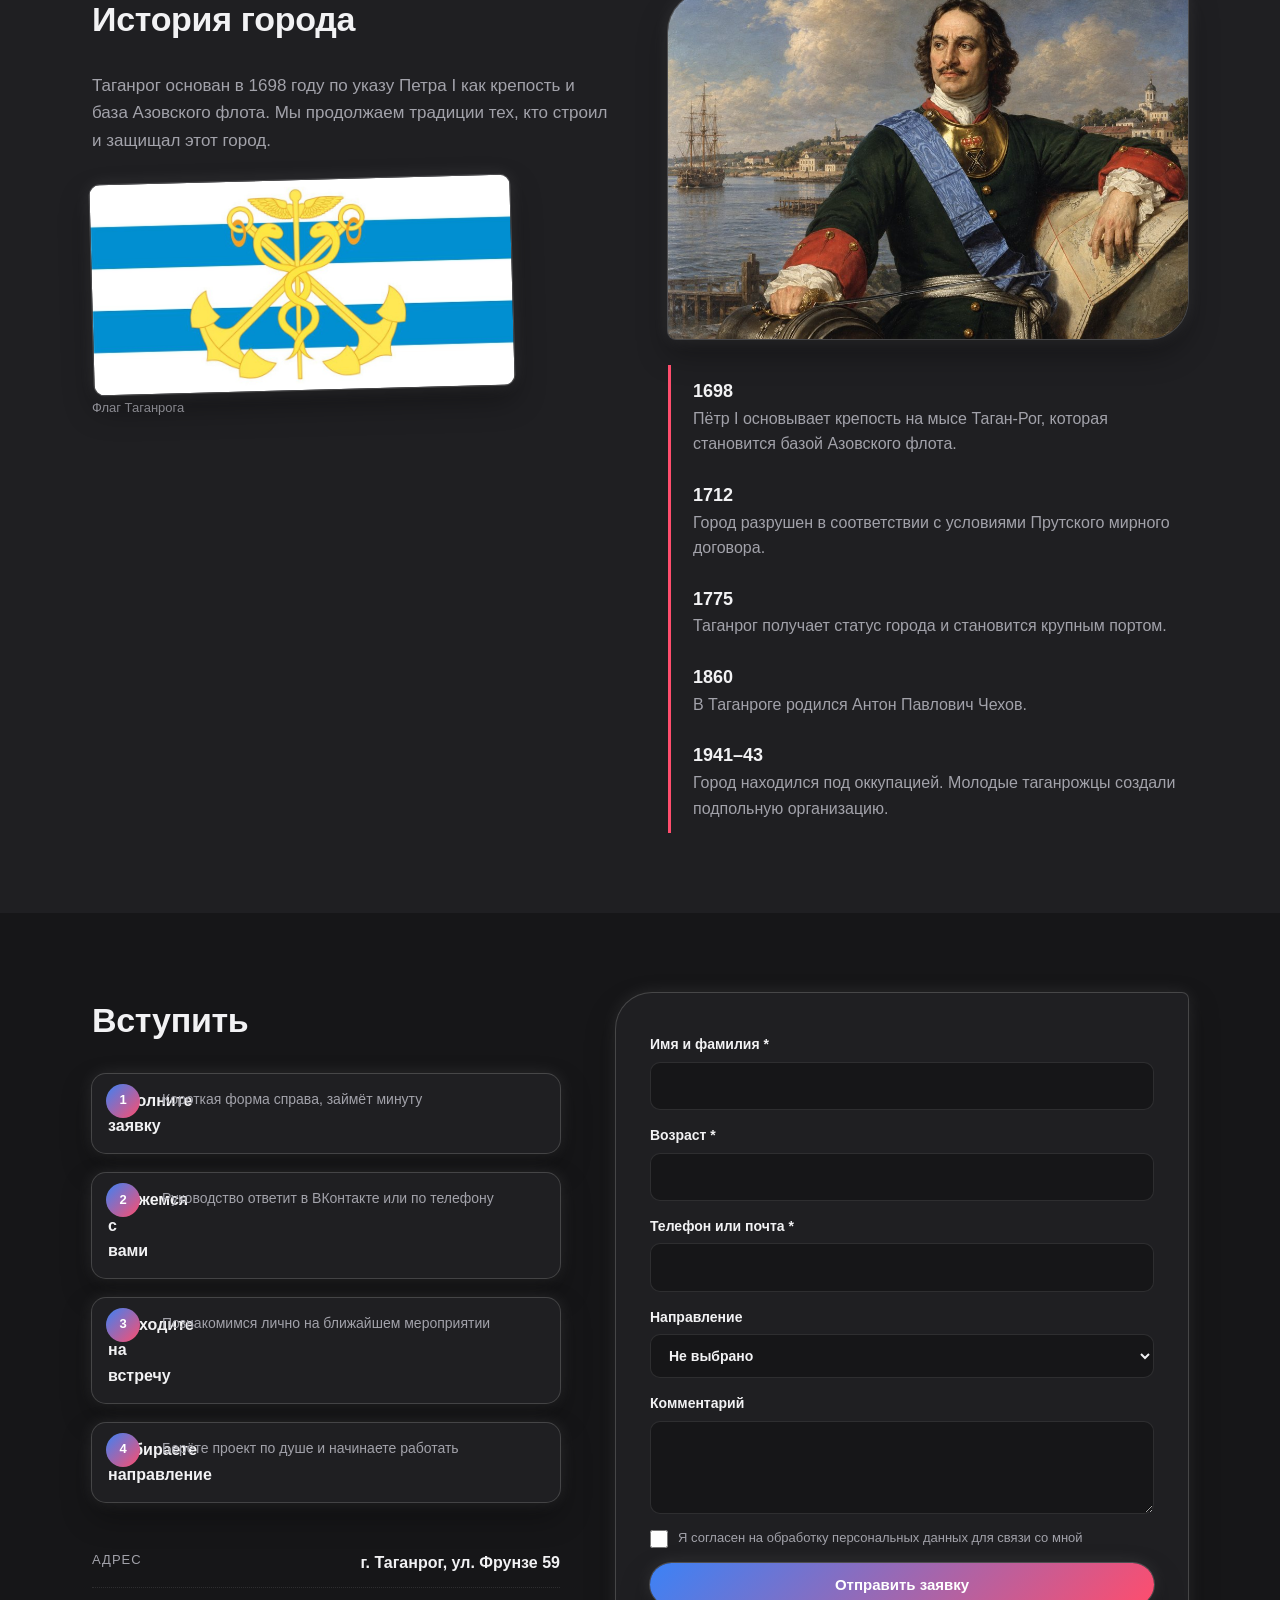
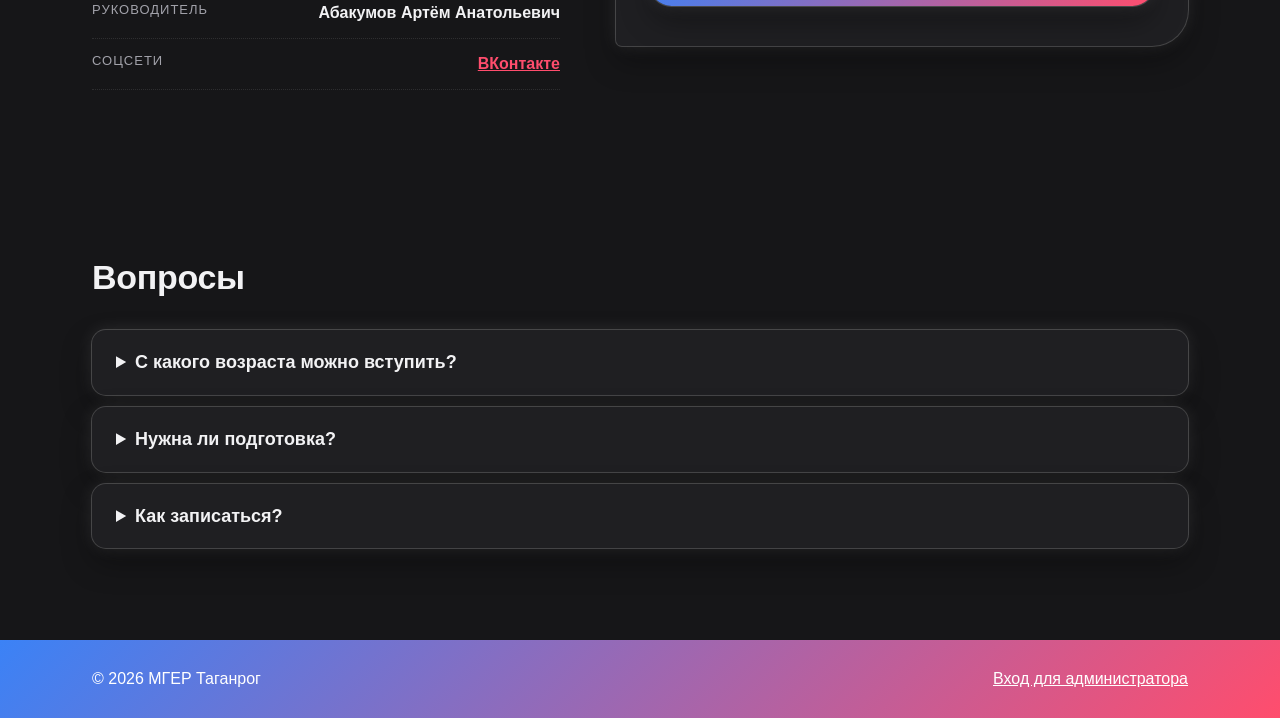
==== commit 8e3d84a6: "Add files via upload" ====
--- a/index.html
+++ b/index.html
@@ -11,7 +11,7 @@
 
 <header class="top">
   <div class="wrap top-in">
-    <a href="#top" class="mark">Молодая Гвардия Единой России<span> <em>Таганрог</em></span></a>
+    <a href="#top" class="mark">МГЕР<span>Таганрог</span></a>
     <button class="burger" id="burger" aria-label="Меню" aria-expanded="false">☰</button>
     <nav id="menu">
       <a href="#about">О нас</a>
@@ -22,17 +22,22 @@
       <a href="#history">История</a>
       <a href="#apply" class="pill">Вступить</a>
     </nav>
+    <button class="theme" id="theme">Светлая тема</button>
   </div>
 </header>
 
 <main id="top">
 
   <section class="hero">
+    <video class="hero-video" autoplay muted loop playsinline preload="metadata" aria-hidden="true">
+      <source src="assets/video/hero.mp4" type="video/mp4">
+    </video>
     <div class="wrap">
       <p class="tag">Таганрог</p>
-      <h1><em>Молодёжь</em> вместе делает город лучше</h1>
+      <h1>Молодёжь <em>Таганрога</em> вместе делает город лучше</h1>
       <p class="intro">Волонтёрство, образование, патриотические проекты и общение с единомышленниками.</p>
       <div class="stats">
+        <div><strong data-count="61000">61 000</strong><span>молодых жителей города от 14 до 35 лет</span></div>
         <div><strong id="s-members" data-count="15">15</strong><span>участников отделения</span></div>
         <div><strong id="s-events" data-count="100" data-suffix="+">100+</strong><span>проведённых мероприятий</span></div>
       </div>
@@ -41,9 +46,9 @@
 
   <section id="results" class="block b-results">
     <div class="wrap">
-      <h2>Мы сделали</h2>
+      <h2>Что мы уже сделали</h2>
       <div class="result-grid">
-        <div class="result"><strong data-count="100" data-suffix="+">100+</strong><span>мероприятий</span></div>
+        <div class="result"><strong data-count="100" data-suffix="+">100+</strong><span>мероприятий проведено</span></div>
         <div class="result"><strong data-count="15">15</strong><span>активных участников в отделении</span></div>
         <div class="result"><strong data-count="4">4</strong><span>направления работы: волонтёрство, образование, патриотика, спорт</span></div>
       </div>
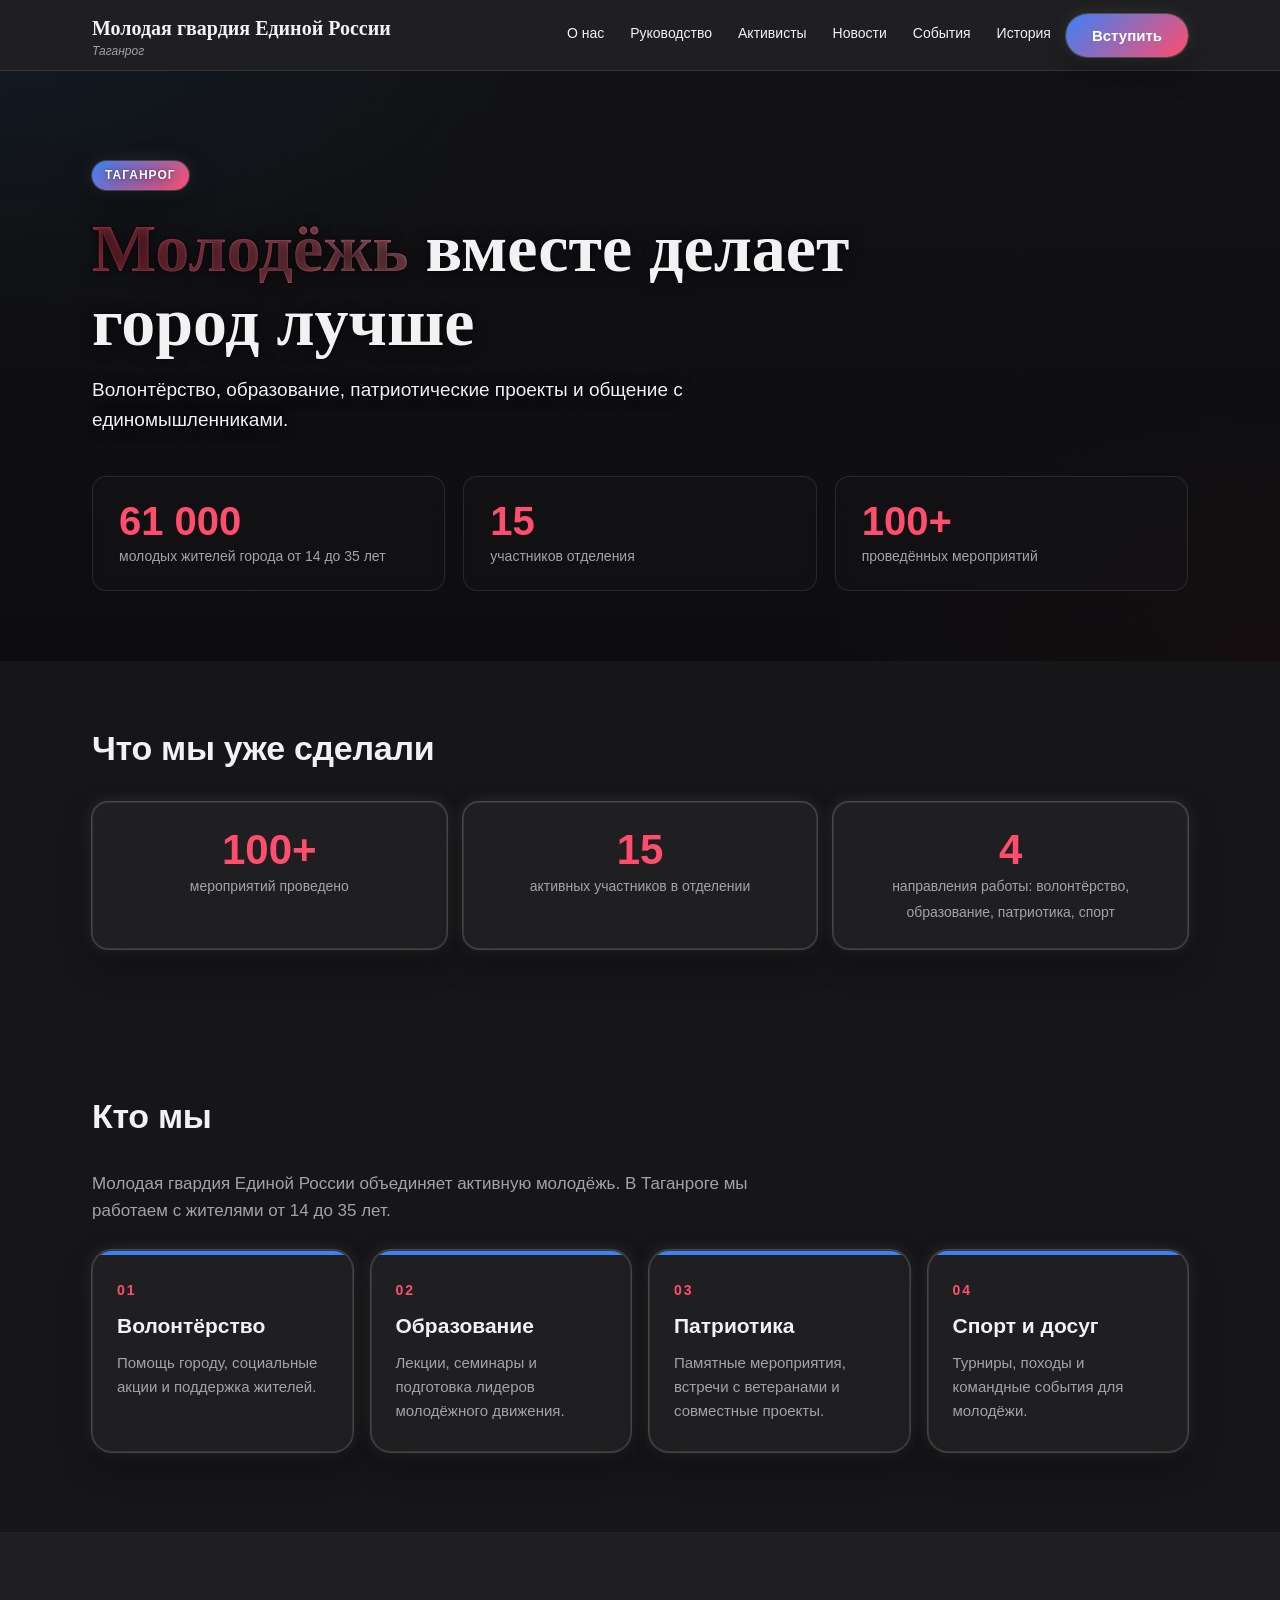
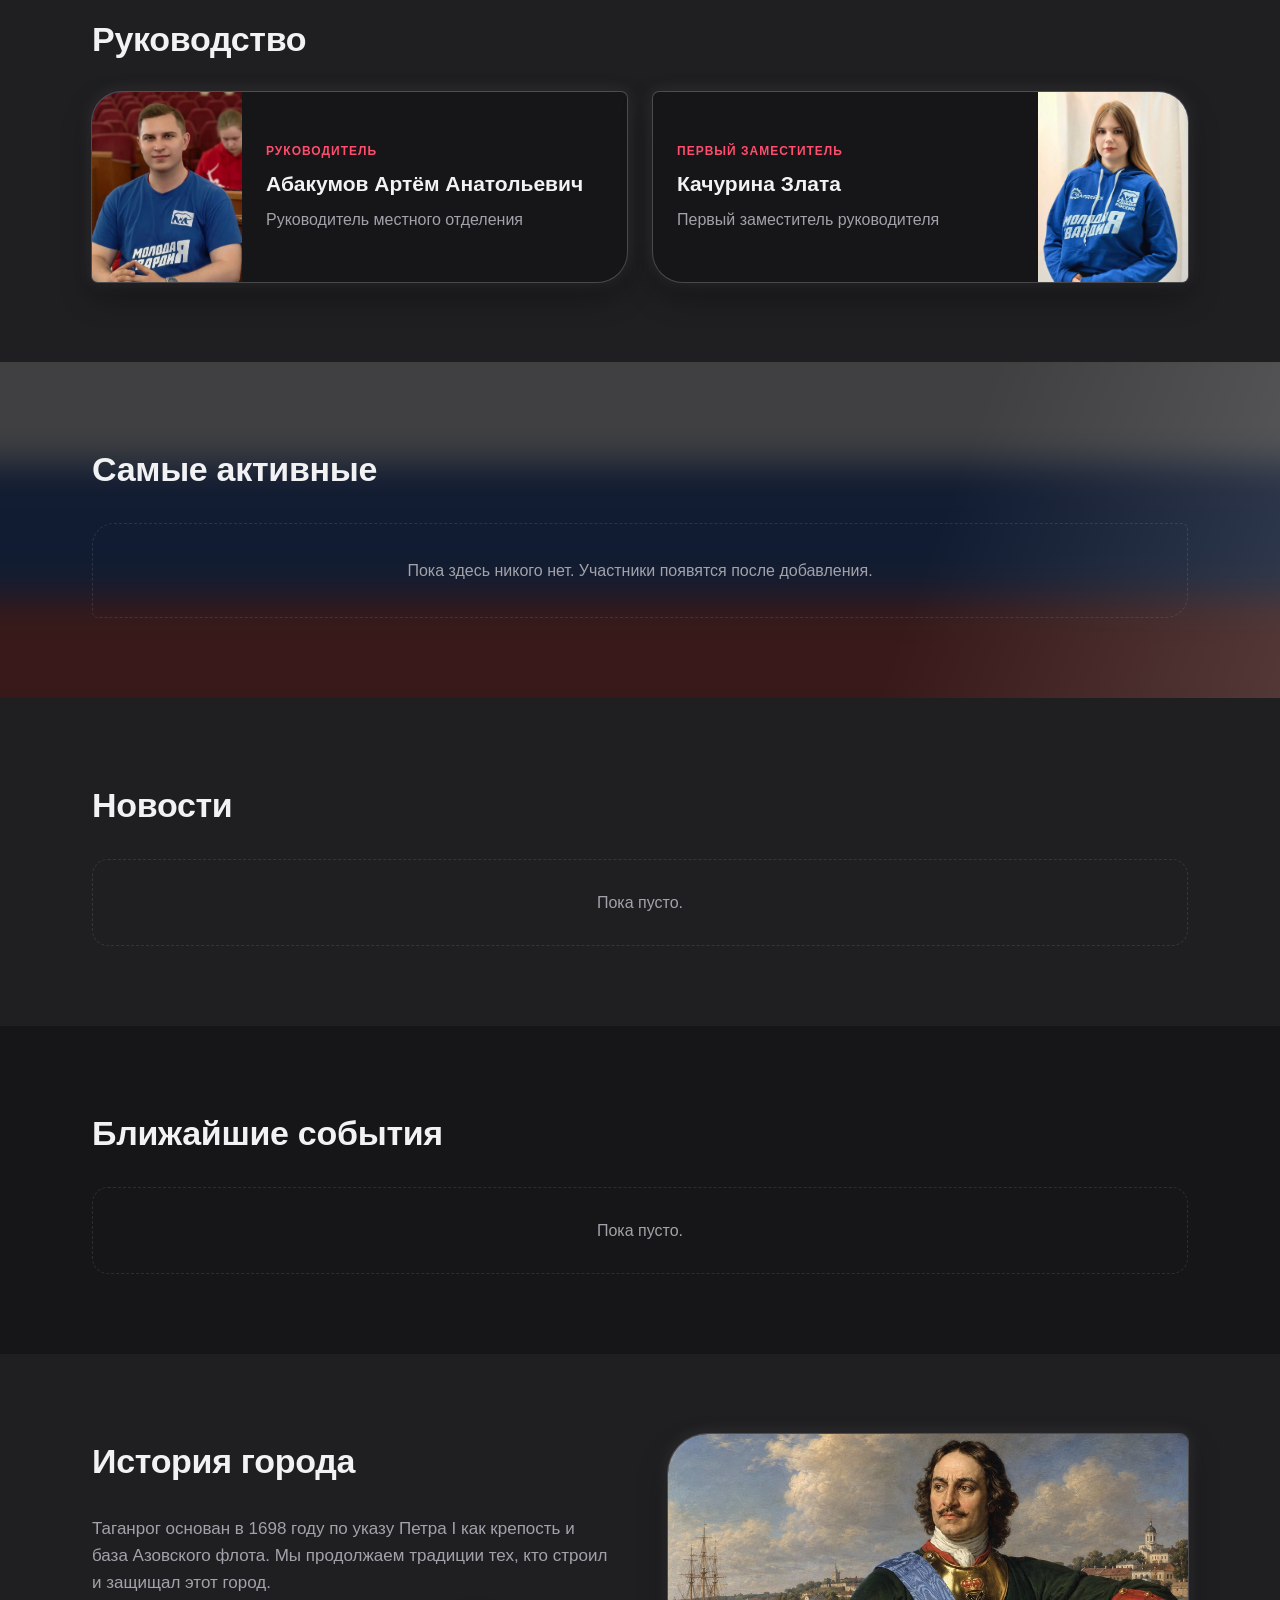
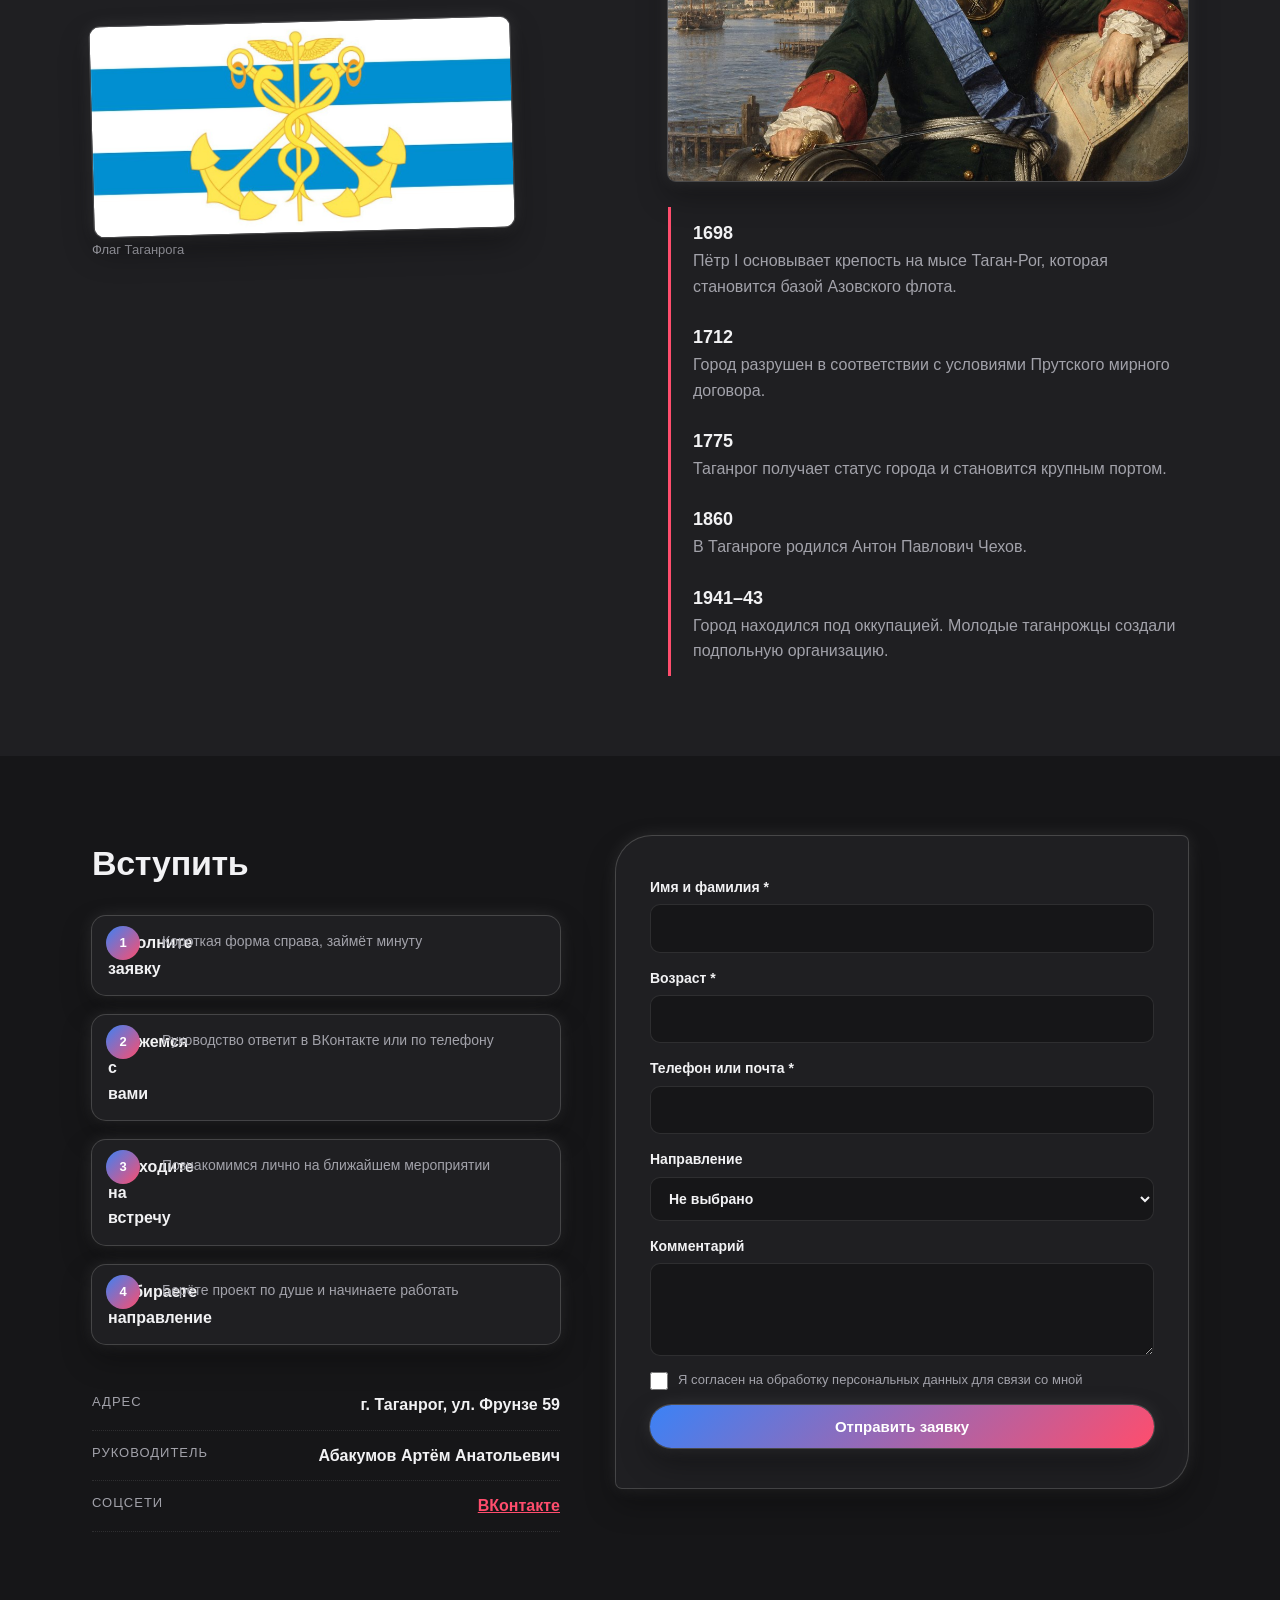
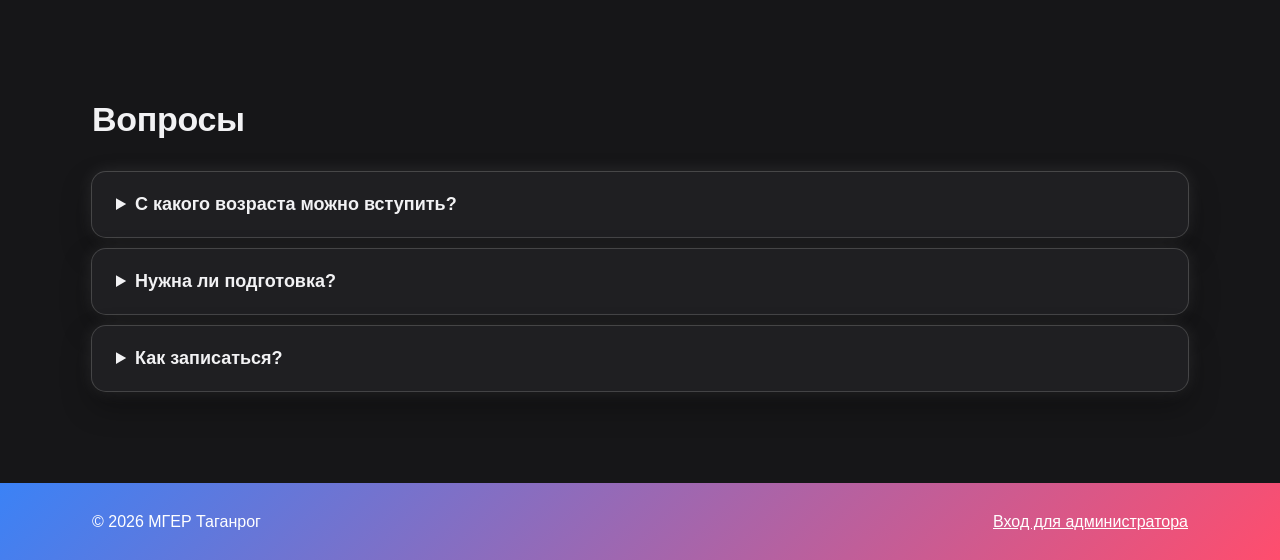
==== commit 59e42f4b: "Update index.html" ====
--- a/index.html
+++ b/index.html
@@ -11,7 +11,7 @@
 
 <header class="top">
   <div class="wrap top-in">
-    <a href="#top" class="mark">МГЕР<span>Таганрог</span></a>
+    <a href="#top" class="mark">Молодая гвардия Единой России<span><em>Таганрог</em></span></a>
     <button class="burger" id="burger" aria-label="Меню" aria-expanded="false">☰</button>
     <nav id="menu">
       <a href="#about">О нас</a>
@@ -22,7 +22,6 @@
       <a href="#history">История</a>
       <a href="#apply" class="pill">Вступить</a>
     </nav>
-    <button class="theme" id="theme">Светлая тема</button>
   </div>
 </header>
 
@@ -34,7 +33,7 @@
     </video>
     <div class="wrap">
       <p class="tag">Таганрог</p>
-      <h1>Молодёжь <em>Таганрога</em> вместе делает город лучше</h1>
+      <h1><em>Молодёжь</em> вместе делает город лучше</h1>
       <p class="intro">Волонтёрство, образование, патриотические проекты и общение с единомышленниками.</p>
       <div class="stats">
         <div><strong data-count="61000">61 000</strong><span>молодых жителей города от 14 до 35 лет</span></div>
--- a/style.css
+++ b/style.css
@@ -321,3 +321,23 @@
 
 /* Форма: понятное подтверждение */
 .note:empty { display: none; }
+
+/* ===== Видео в шапке (без звука) ===== */
+.hero { position: relative; overflow: hidden; isolation: isolate; }
+.hero-video { position: absolute; inset: 0; width: 100%; height: 100%; object-fit: cover; z-index: -2; filter: saturate(1.1) brightness(.55); }
+.hero::after { content: ""; position: absolute; inset: 0; z-index: -1; background: linear-gradient(180deg, rgba(10,10,12,.35), rgba(10,10,12,.75)); }
+.hero h1, .hero .intro, .hero .tag, .hero .stats { position: relative; }
+@media (prefers-reduced-motion: reduce) { .hero-video { display: none; } }
+@media (max-width: 760px) { .hero-video { object-position: center 30%; } }
+
+/* Фото заместителя: кадр по лицу */
+.photo img { object-position: center 20%; }
+
+/* Видео растянуто на весь блок, без звука, с затемнением и тенью у текста */
+.hero { min-height: 520px; display: flex; align-items: center; }
+.hero .wrap { width: 100%; }
+.hero-video { object-fit: fill !important; filter: brightness(.42) saturate(1.05); }
+.hero h1, .hero .intro, .hero .tag { text-shadow: 0 2px 14px rgba(0,0,0,.65), 0 0 2px rgba(0,0,0,.5); }
+.hero .intro { color: #f2f2f4; }
+.hero .stats div { backdrop-filter: blur(6px); background: rgba(20,20,24,.55) !important; }
+@media (max-width: 760px) { .hero { min-height: 460px; } .hero-video { object-fit: fill !important; } }
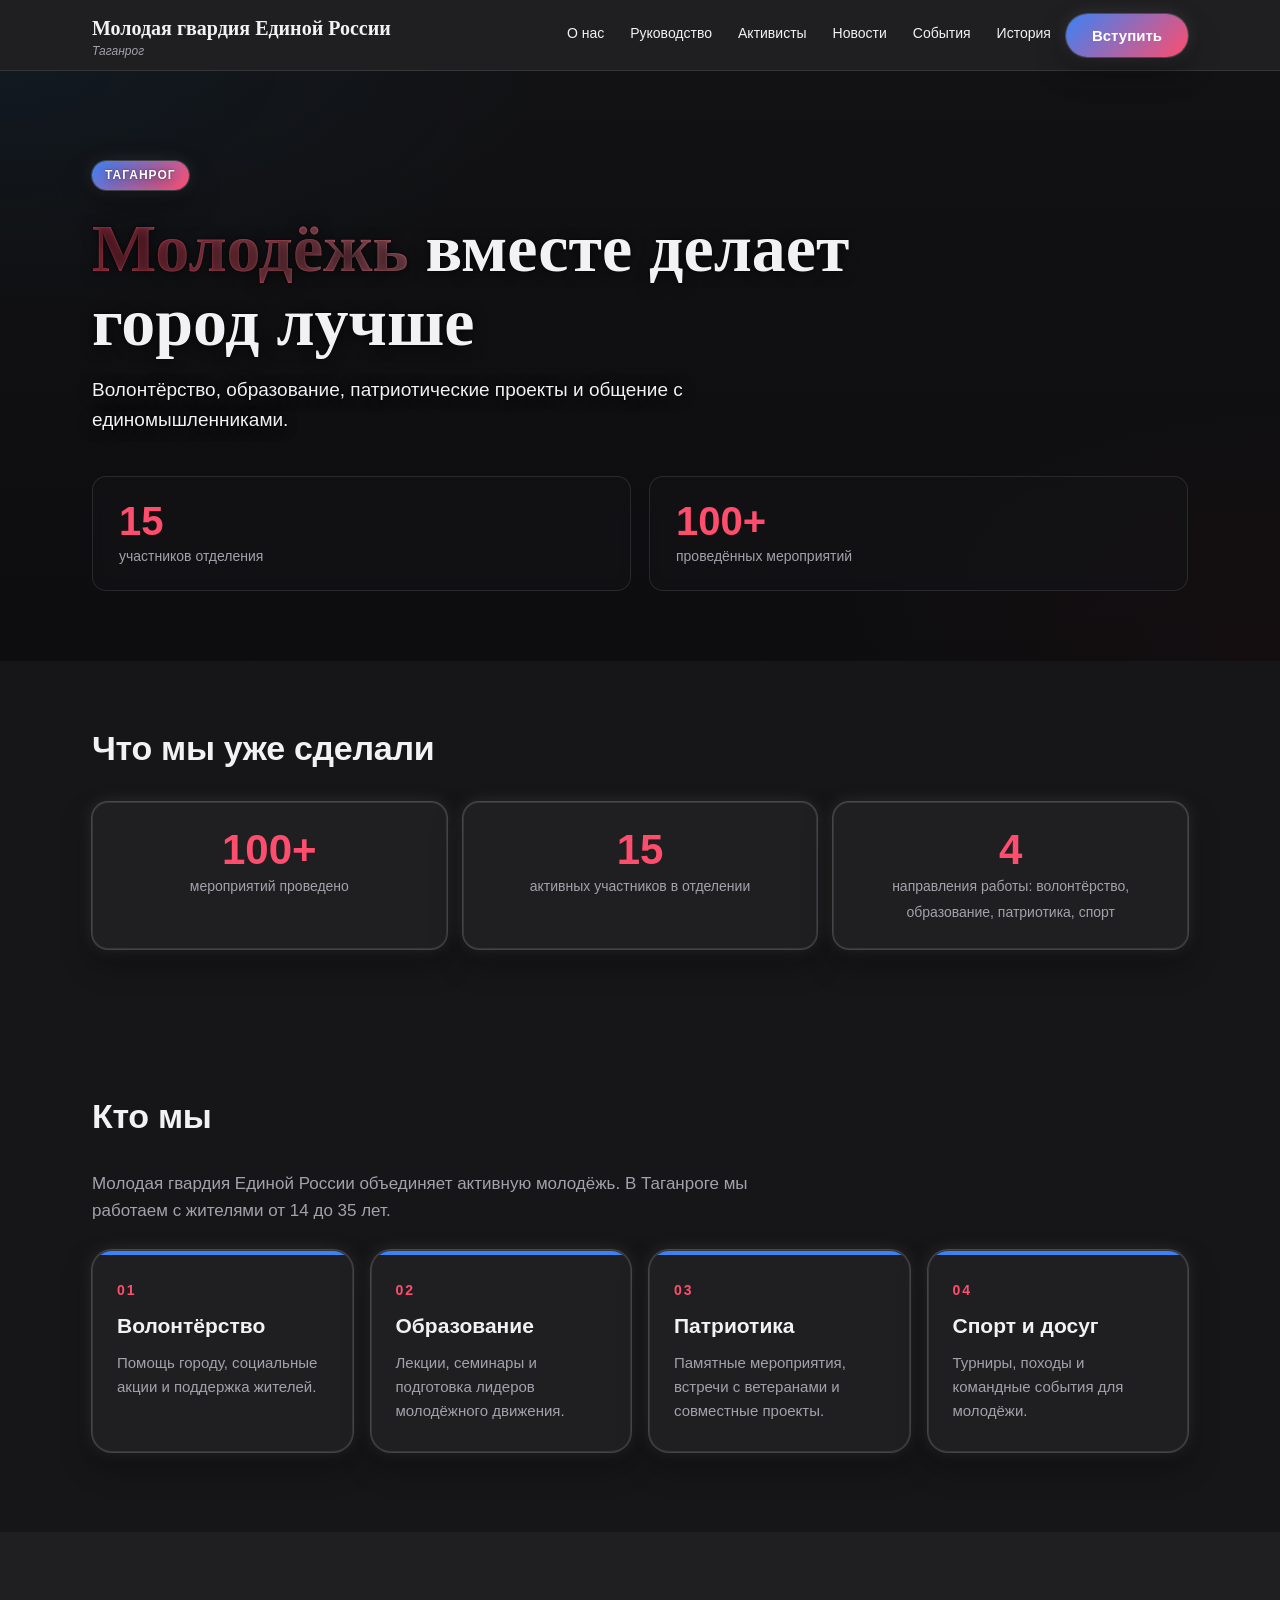
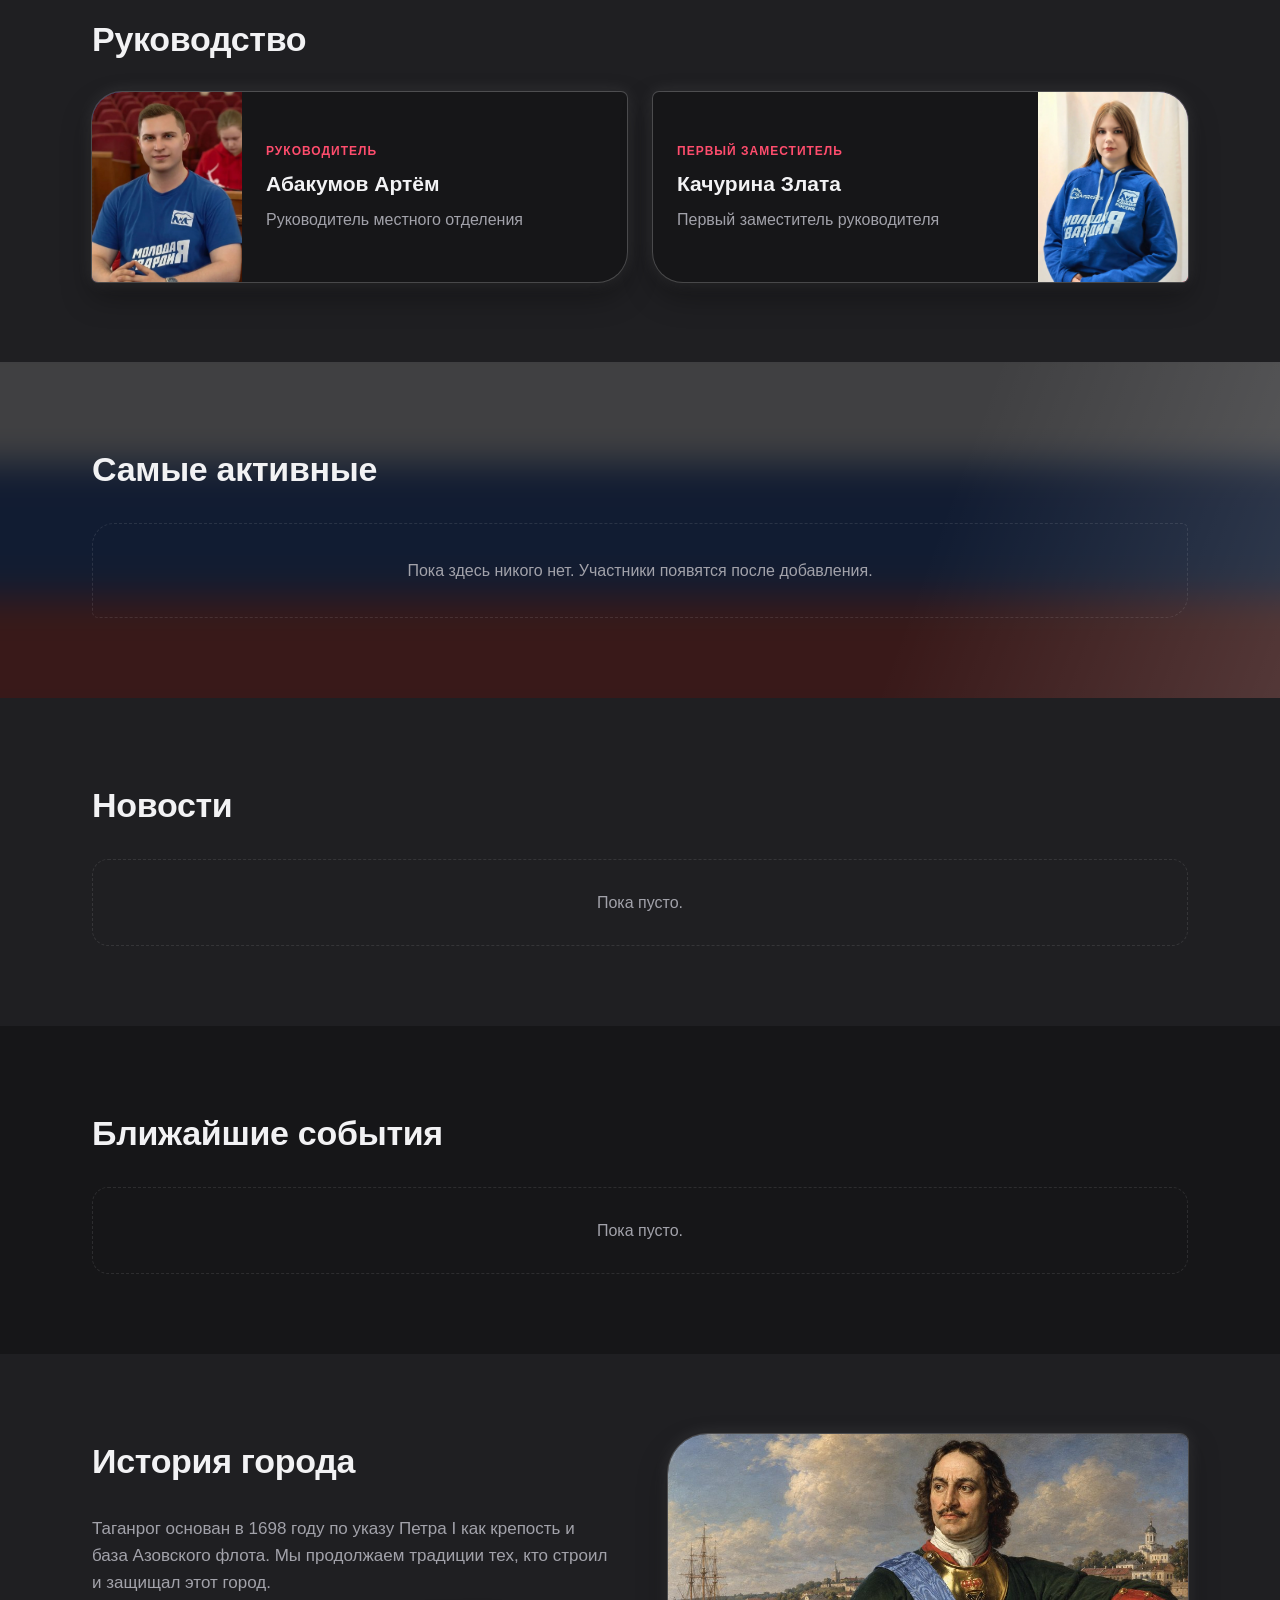
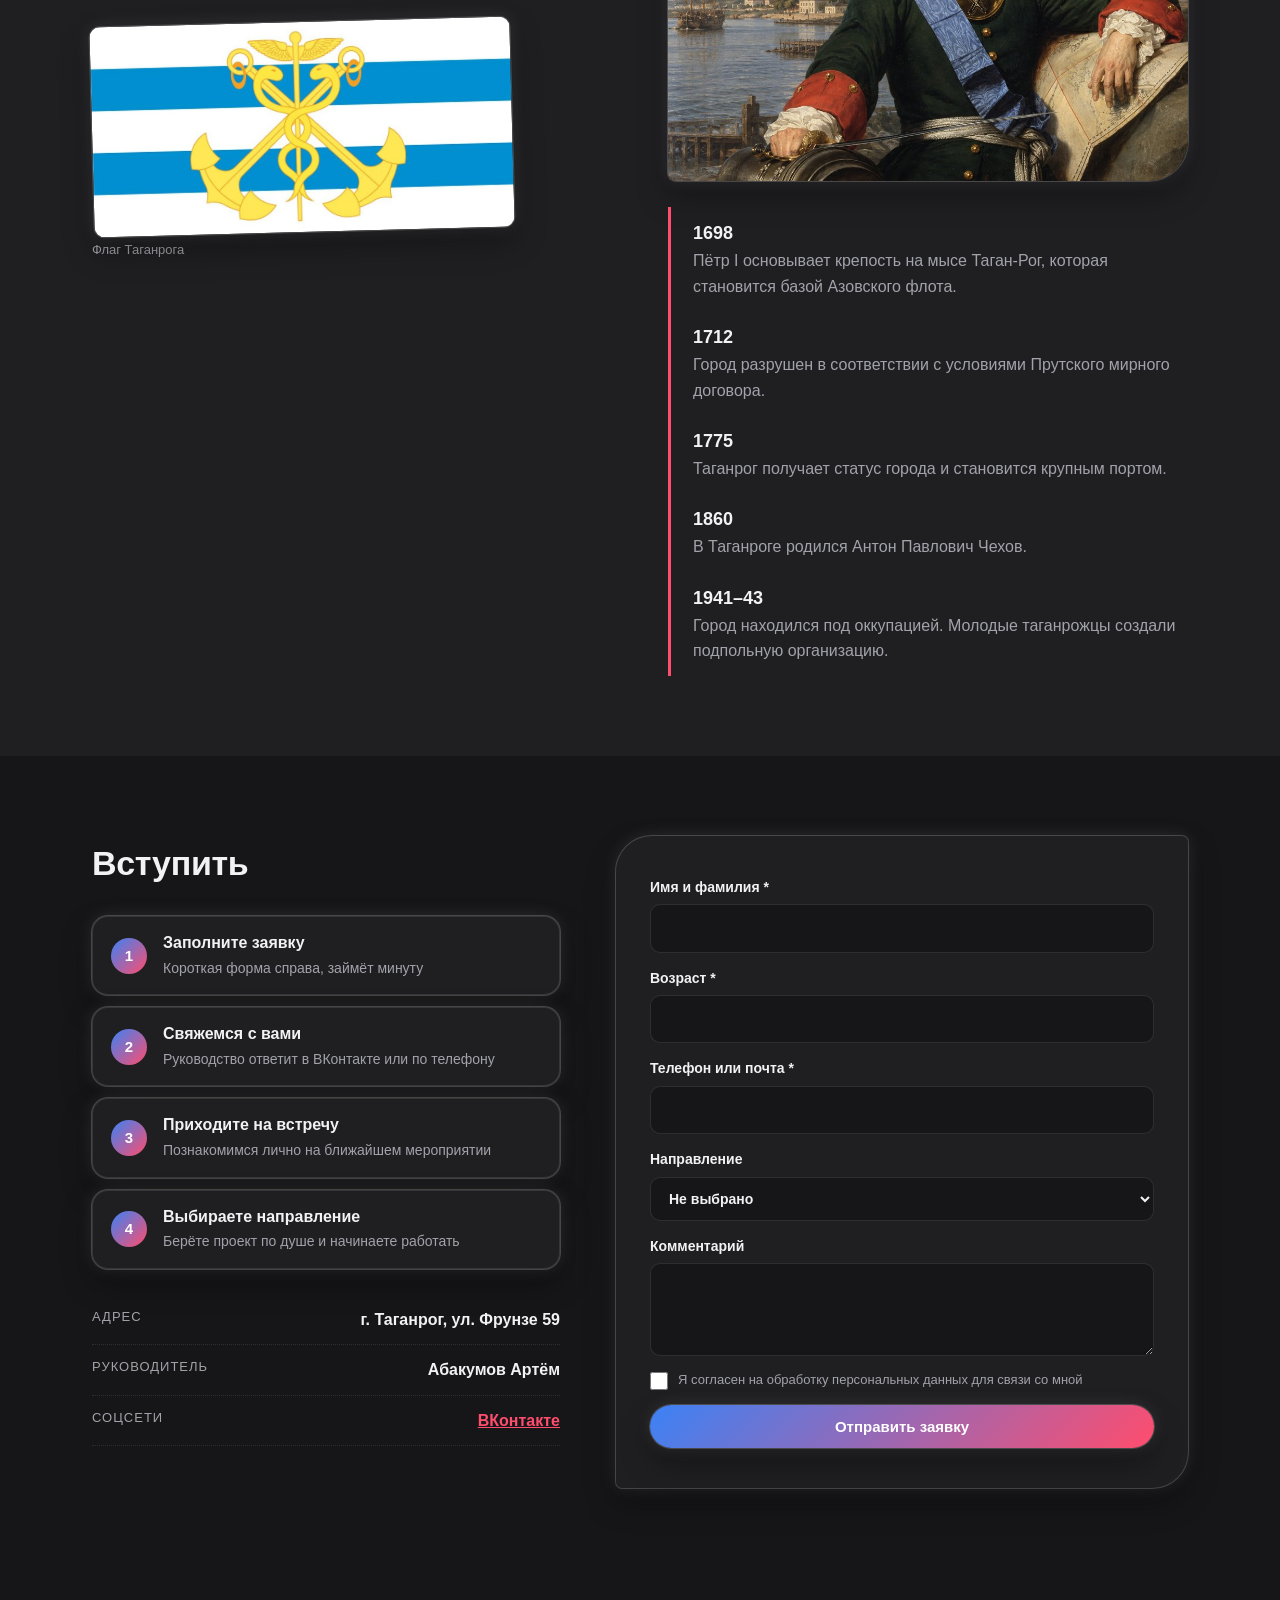
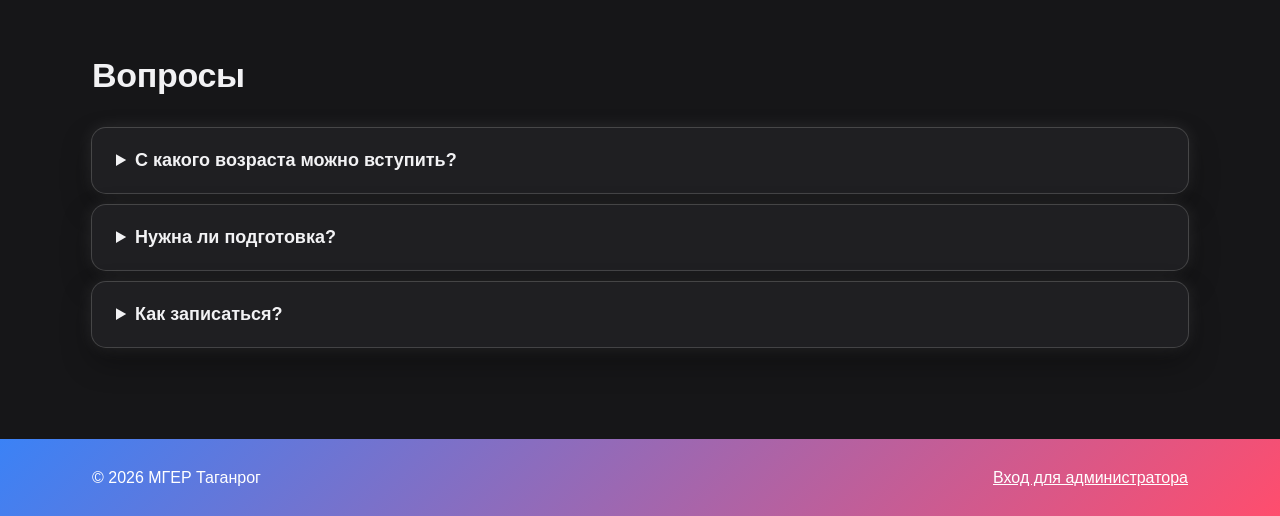
==== commit 9f07e475: "Update index.html" ====
--- a/index.html
+++ b/index.html
@@ -36,7 +36,6 @@
       <h1><em>Молодёжь</em> вместе делает город лучше</h1>
       <p class="intro">Волонтёрство, образование, патриотические проекты и общение с единомышленниками.</p>
       <div class="stats">
-        <div><strong data-count="61000">61 000</strong><span>молодых жителей города от 14 до 35 лет</span></div>
         <div><strong id="s-members" data-count="15">15</strong><span>участников отделения</span></div>
         <div><strong id="s-events" data-count="100" data-suffix="+">100+</strong><span>проведённых мероприятий</span></div>
       </div>
--- a/style.css
+++ b/style.css
@@ -341,3 +341,20 @@
 .hero .intro { color: #f2f2f4; }
 .hero .stats div { backdrop-filter: blur(6px); background: rgba(20,20,24,.55) !important; }
 @media (max-width: 760px) { .hero { min-height: 460px; } .hero-video { object-fit: fill !important; } }
+
+/* ===== Шаги вступления: одна чистая раскладка (номер слева, текст справа) ===== */
+.steps.four { list-style: none; display: grid; grid-template-columns: 1fr; gap: 12px; margin-bottom: 26px; counter-reset: st; }
+.steps.four li {
+  counter-increment: st; position: relative; display: block;
+  padding: 16px 18px 16px 70px; min-height: 76px;
+  background: var(--card); border: 1px solid var(--line);
+  border-radius: 16px; box-shadow: var(--glow); margin: 0;
+}
+.steps.four li::before {
+  content: counter(st); position: absolute; left: 18px; top: 50%; transform: translateY(-50%);
+  width: 36px; height: 36px; border-radius: 50%; background: var(--grad); color: #fff;
+  display: grid; place-items: center; font-weight: 700; font-size: 15px;
+}
+.steps.four li::after { content: none !important; display: none !important; }
+.steps.four li b { display: block; font-size: 16px; line-height: 1.3; margin-bottom: 4px; white-space: normal; }
+.steps.four li span { display: block; color: var(--muted); font-size: 14px; line-height: 1.45; white-space: normal; }
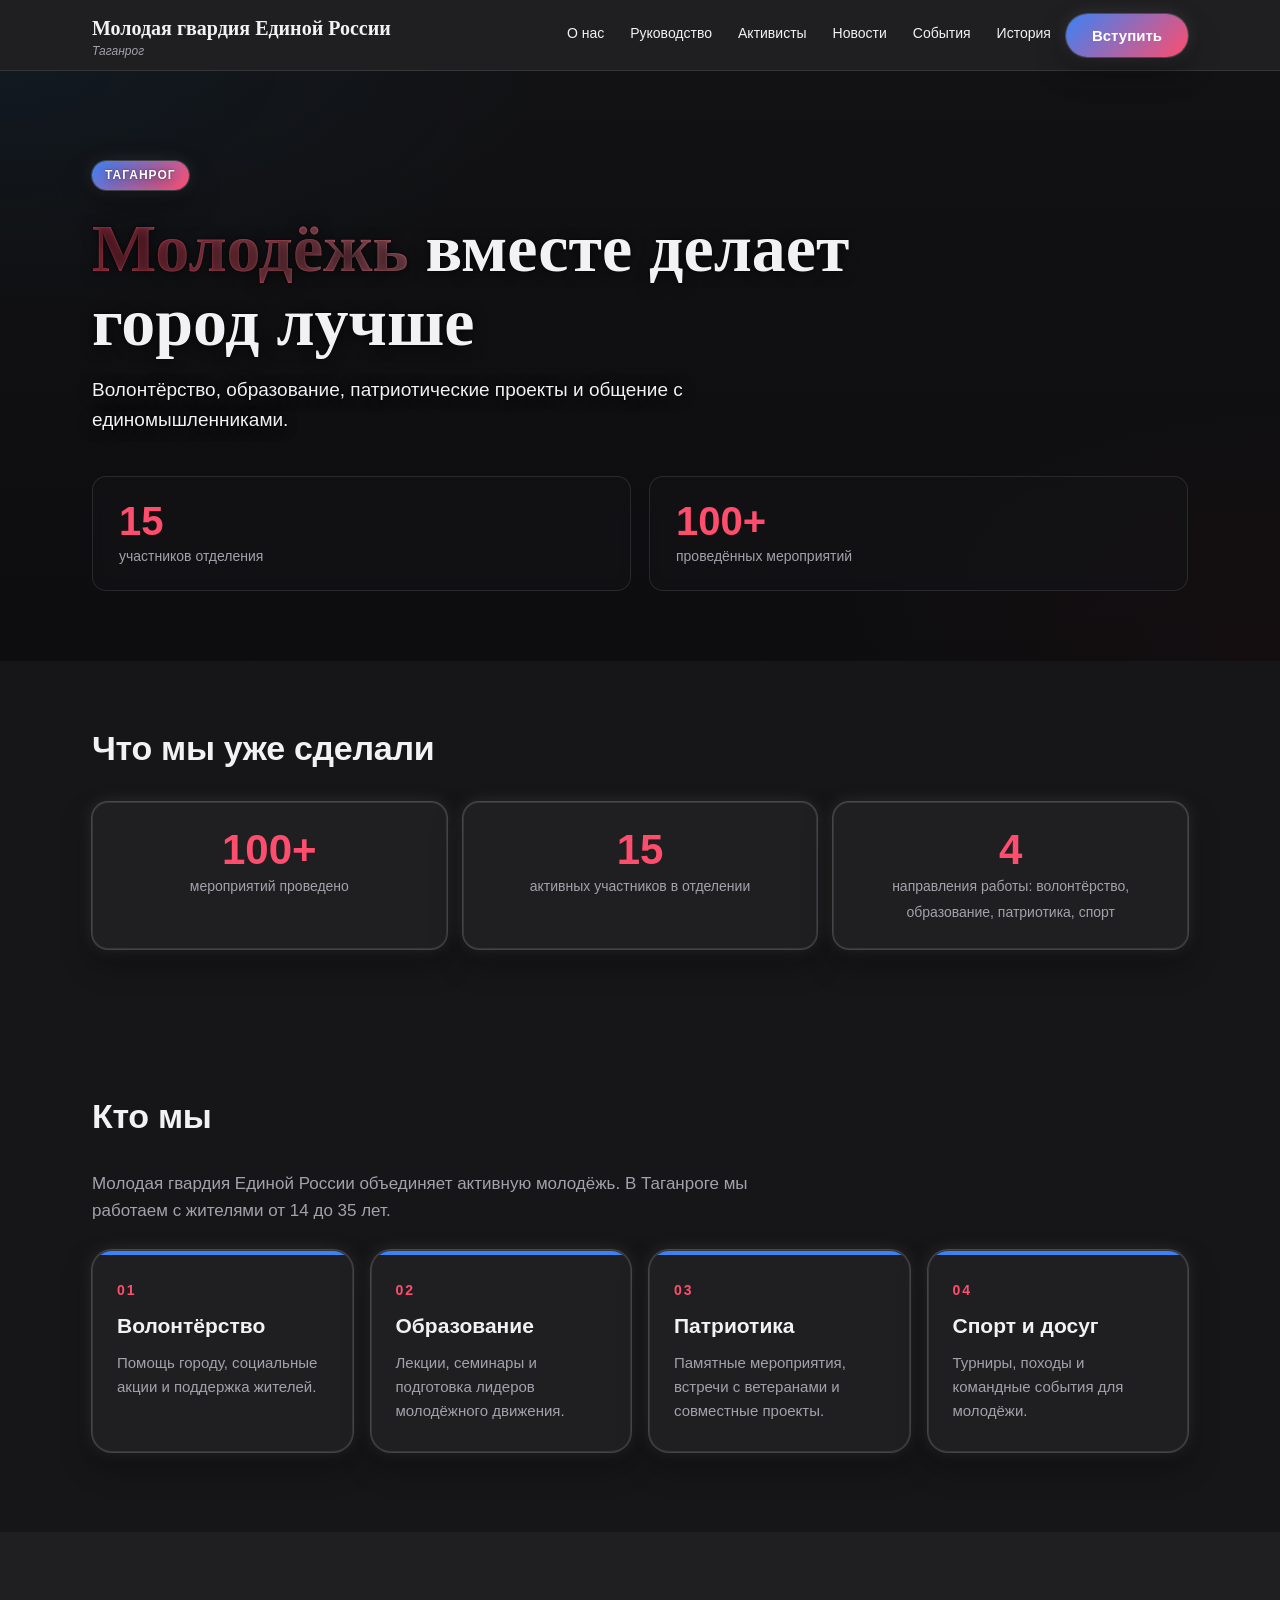
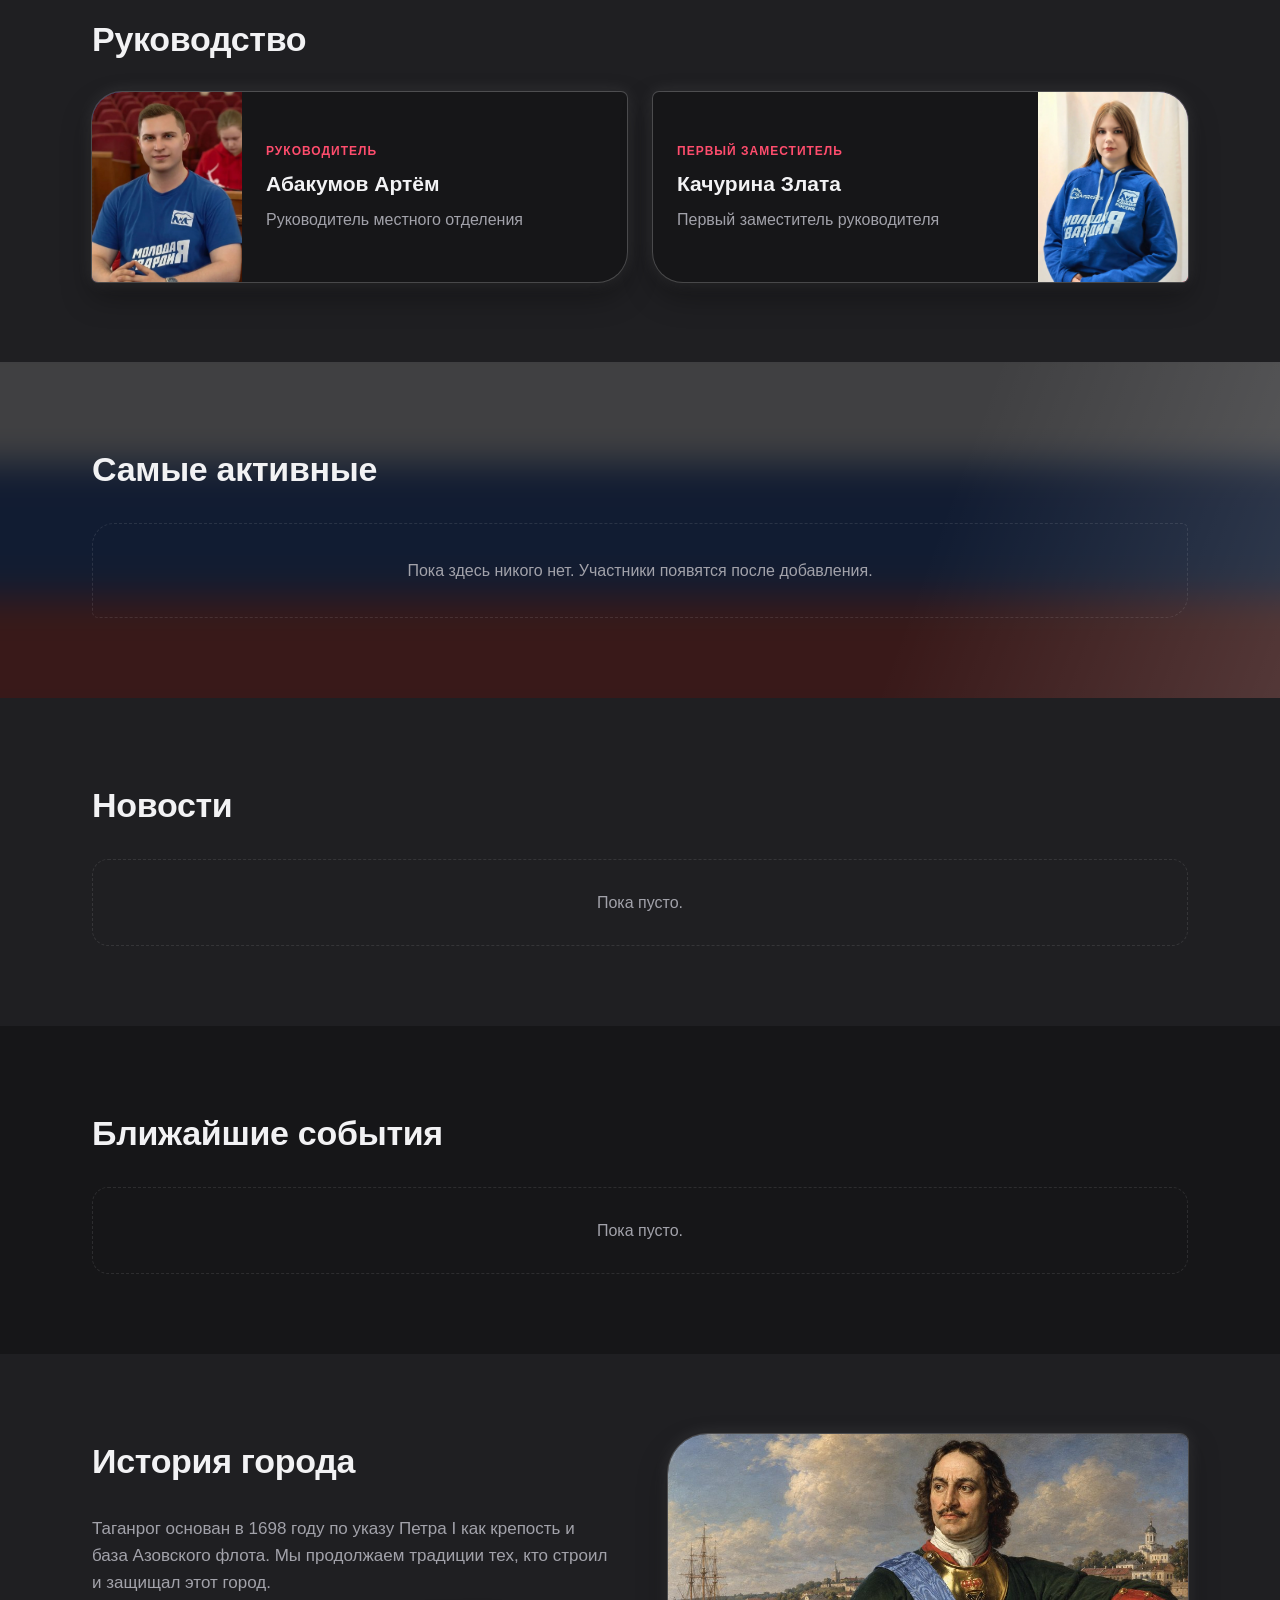
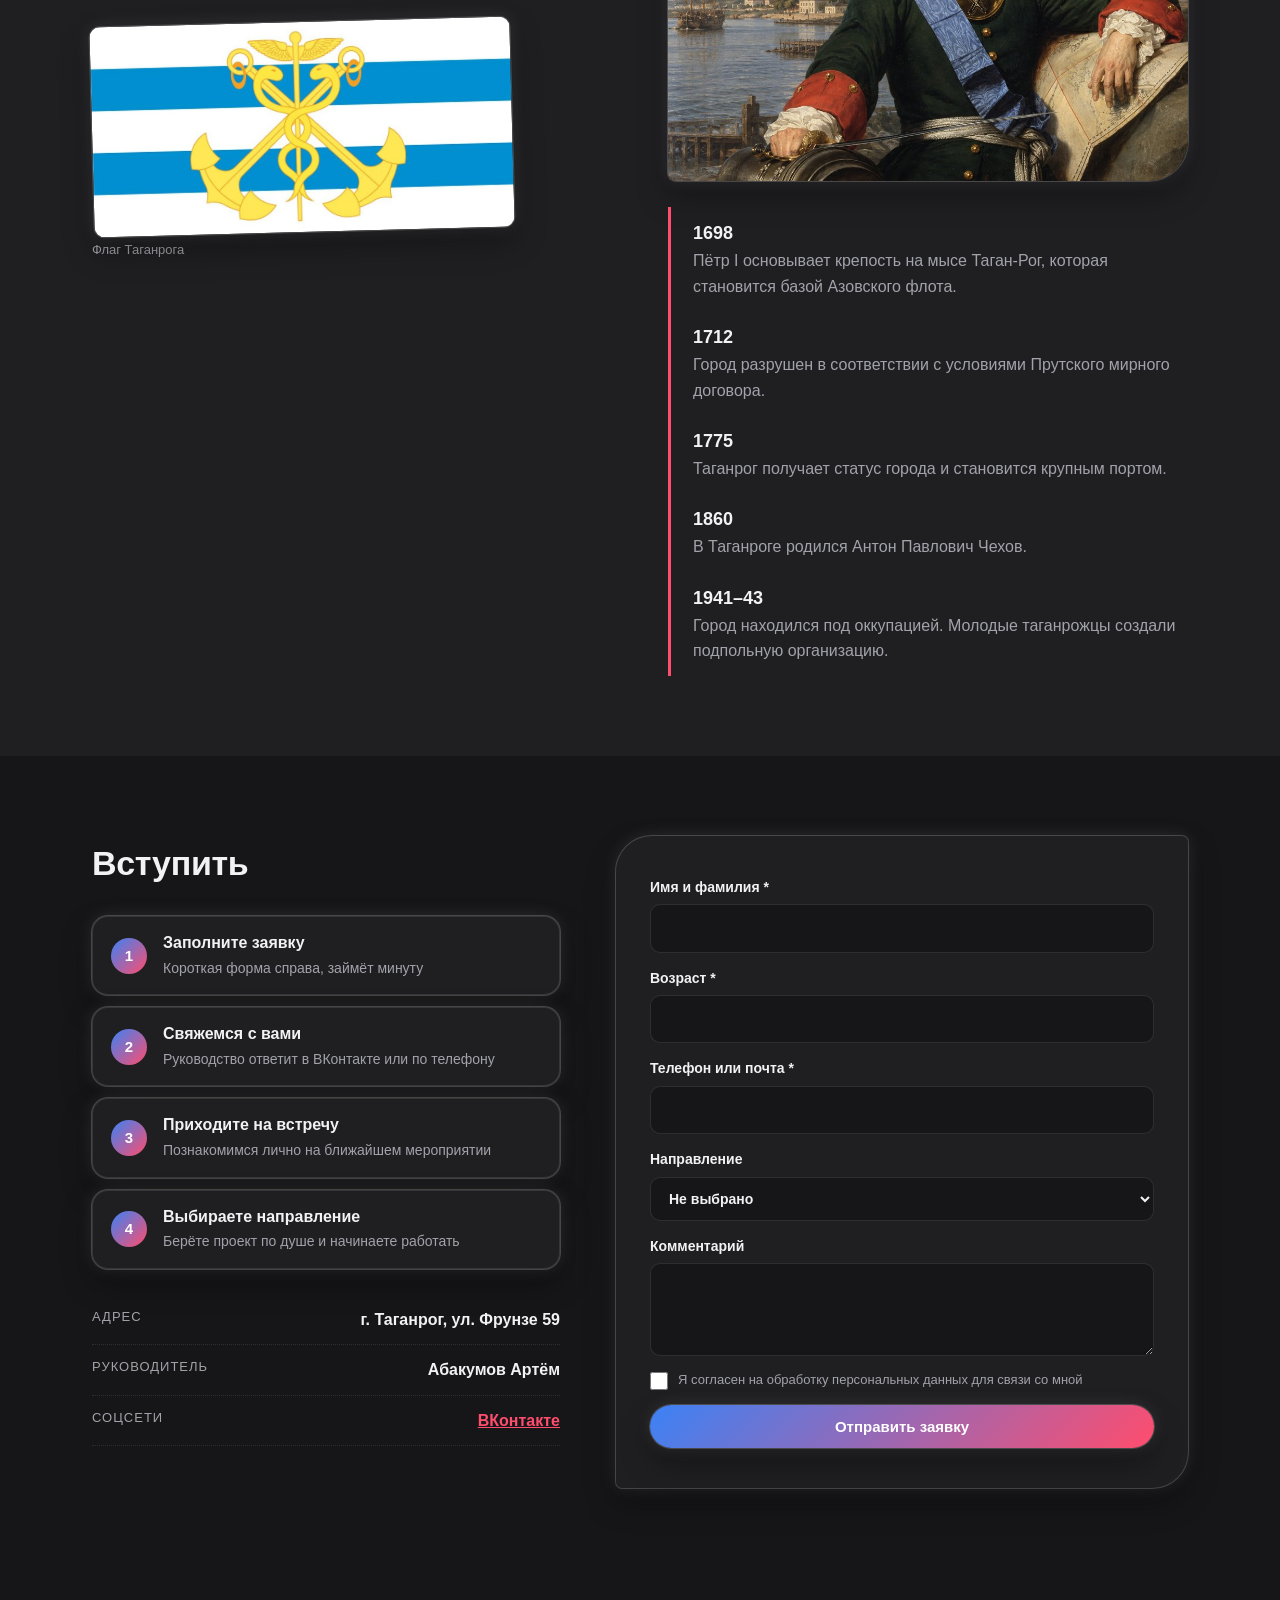
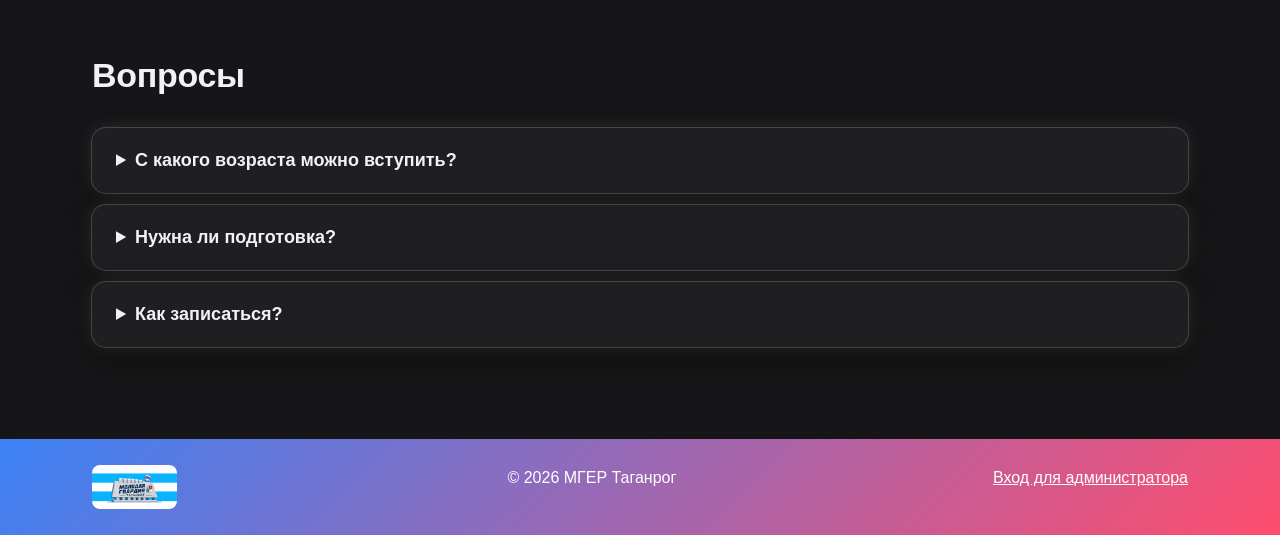
==== commit 921d8c11: "Add files via upload" ====
--- a/index.html
+++ b/index.html
@@ -5,6 +5,7 @@
 <meta name="viewport" content="width=device-width, initial-scale=1.0">
 <title>МГЕР Таганрог | Молодая гвардия Единой России</title>
 <meta name="description" content="Местное отделение Молодой гвардии Единой России в Таганроге.">
+<link rel="icon" type="image/png" href="assets/img/favicon.png">
 <link rel="stylesheet" href="style.css">
 </head>
 <body>
@@ -174,6 +175,7 @@
 
 <footer>
   <div class="wrap">
+    <img class="foot-logo" src="assets/img/logo.jpg" alt="Молодая гвардия Таганрог">
     <span>© 2026 МГЕР Таганрог</span>
     <a href="admin.html">Вход для администратора</a>
   </div>
--- a/style.css
+++ b/style.css
@@ -358,3 +358,10 @@
 .steps.four li::after { content: none !important; display: none !important; }
 .steps.four li b { display: block; font-size: 16px; line-height: 1.3; margin-bottom: 4px; white-space: normal; }
 .steps.four li span { display: block; color: var(--muted); font-size: 14px; line-height: 1.45; white-space: normal; }
+
+/* Руководитель и заместитель: плавно поднимаются при наведении */
+.leaders .person { transition: transform .45s cubic-bezier(.2,.7,.2,1), box-shadow .45s ease, opacity .9s ease !important; }
+html.js .leaders .person.in:hover,
+.leaders .person:hover { transform: translateY(-8px) !important; box-shadow: 0 0 0 1px rgba(255,255,255,.12), 0 0 26px rgba(255,77,109,.28), var(--glow) !important; }
+
+.foot-logo { height: 44px; width: auto; border-radius: 8px; margin-right: 14px; vertical-align: middle; }
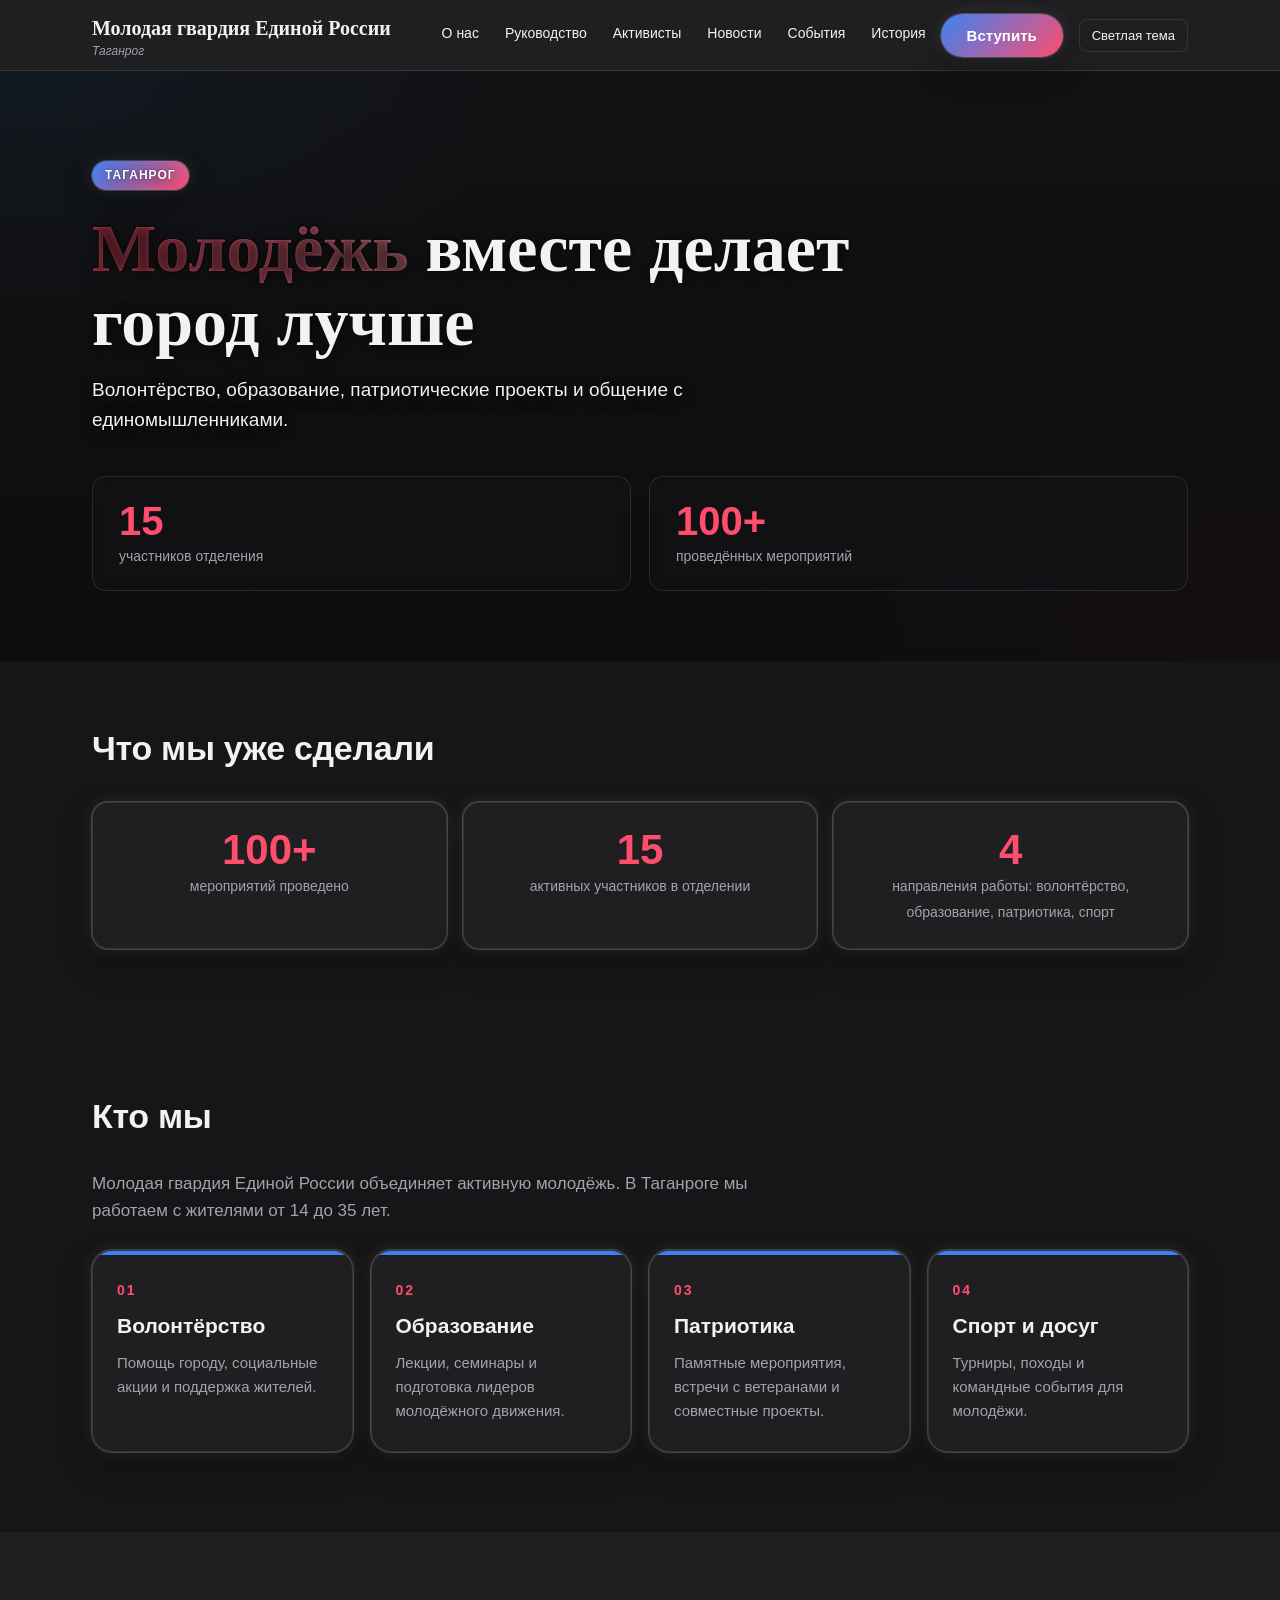
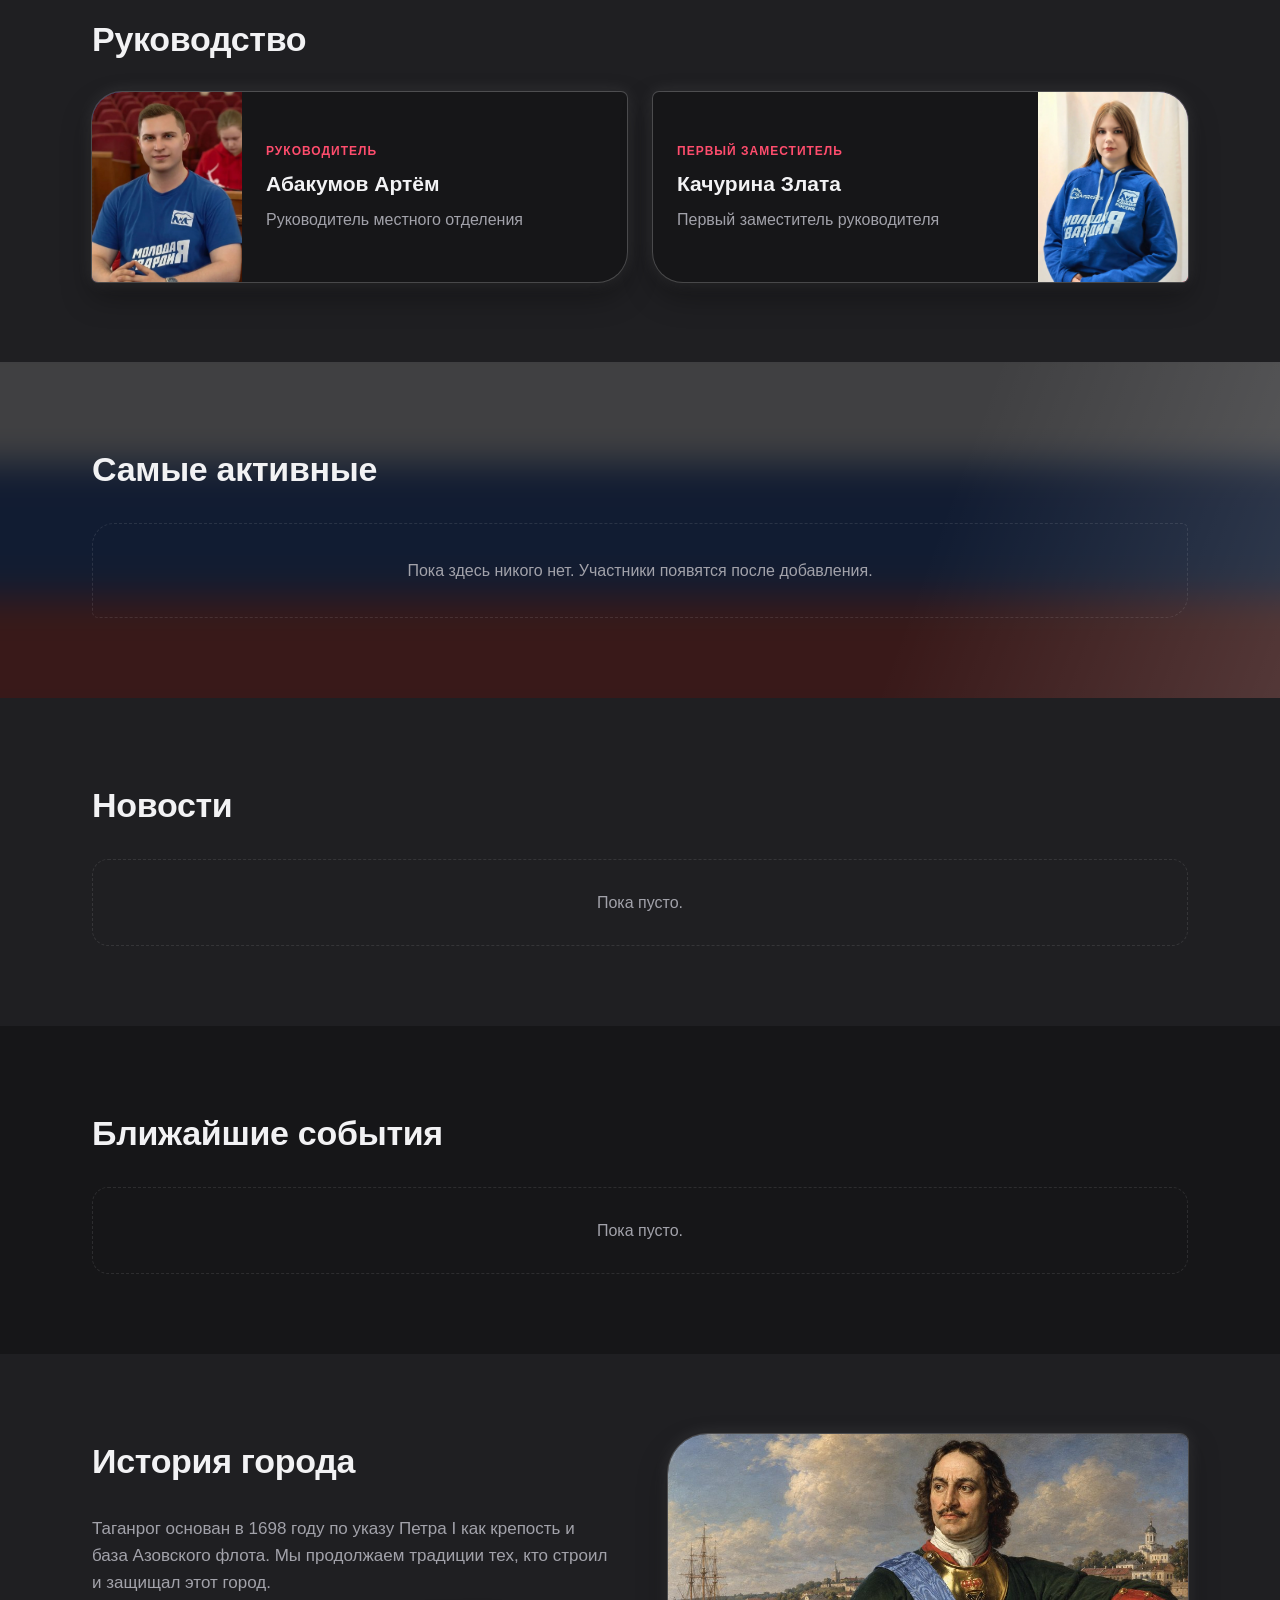
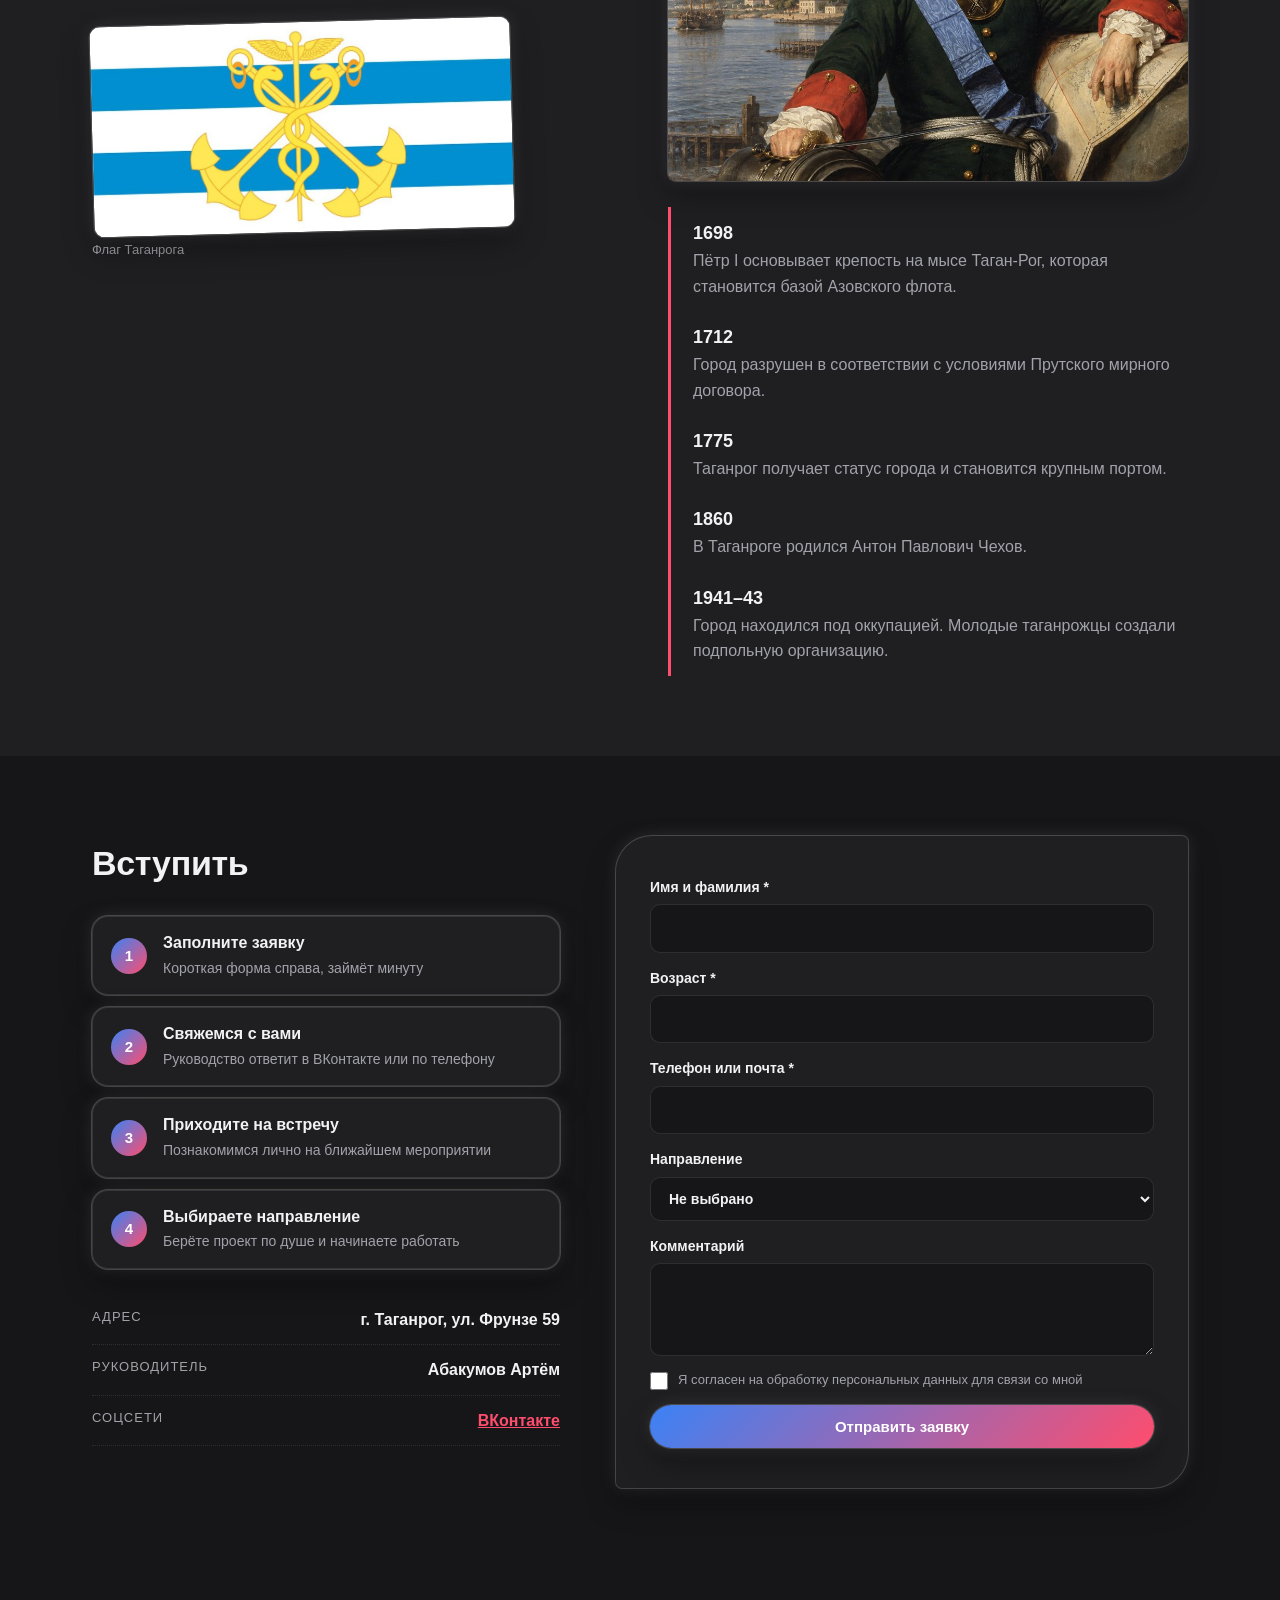
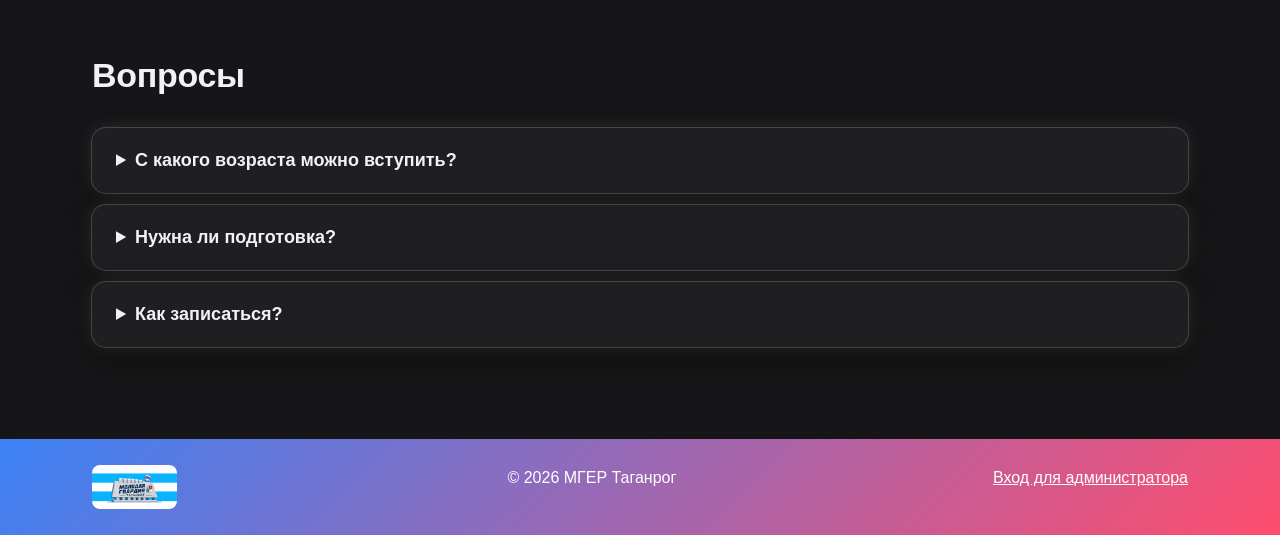
==== commit 504ed7e0: "Add files via upload" ====
--- a/index.html
+++ b/index.html
@@ -13,7 +13,8 @@
 <header class="top">
   <div class="wrap top-in">
     <a href="#top" class="mark">Молодая гвардия Единой России<span><em>Таганрог</em></span></a>
-    <button class="burger" id="burger" aria-label="Меню" aria-expanded="false">☰</button>
+    <input type="checkbox" id="navtoggle" class="navtoggle" aria-label="Открыть меню">
+    <label for="navtoggle" class="burger" role="button" tabindex="0">☰</label>
     <nav id="menu">
       <a href="#about">О нас</a>
       <a href="#leaders">Руководство</a>
@@ -23,6 +24,7 @@
       <a href="#history">История</a>
       <a href="#apply" class="pill">Вступить</a>
     </nav>
+    <button class="theme" id="theme" aria-label="Сменить тему">Тёмная тема</button>
   </div>
 </header>
 
--- a/style.css
+++ b/style.css
@@ -365,3 +365,36 @@
 .leaders .person:hover { transform: translateY(-8px) !important; box-shadow: 0 0 0 1px rgba(255,255,255,.12), 0 0 26px rgba(255,77,109,.28), var(--glow) !important; }
 
 .foot-logo { height: 44px; width: auto; border-radius: 8px; margin-right: 14px; vertical-align: middle; }
+
+/* ===== Исправления мобильной версии ===== */
+/* Фото руководства заполняет всю карточку по высоте и ширине, без зазоров и обрезки */
+@media (max-width: 760px) {
+  .person, .p-2 { grid-template-columns: 136px 1fr !important; align-items: stretch !important; height: auto !important; }
+  .person .photo, .p-2 .photo { height: auto !important; min-height: 100% !important; align-self: stretch !important; position: relative; overflow: hidden; border-radius: 0 !important; }
+  .person .photo img { position: absolute; inset: 0; width: 100%; height: 100%; object-fit: cover; object-position: center 25%; }
+  .person .info { align-self: center; }
+}
+@media (max-width: 480px) {
+  .person, .p-2 { grid-template-columns: 124px 1fr !important; }
+}
+
+/* Меню на телефоне: выпадает под шапкой и работает по нажатию */
+@media (max-width: 760px) {
+  .top-in { position: relative; }
+  .top nav { display: none; position: absolute; top: 100%; left: 0; right: 0; z-index: 60; flex-direction: column; background: var(--card); border-top: 1px solid var(--line); box-shadow: 0 16px 30px rgba(0,0,0,.35); padding: 8px 12px 14px; margin: 0; width: 100%; }
+  .top nav.open { display: flex; }
+  .top .burger { display: inline-block; cursor: pointer; font-size: 18px; padding: 6px 12px; }
+  .top .mark { font-size: 16px; white-space: nowrap; }
+  .top .mark span { font-size: 11px; }
+}
+
+/* Меню на телефоне без JavaScript: чекбокс + label */
+.navtoggle { position: absolute; opacity: 0; pointer-events: none; width: 1px; height: 1px; }
+.burger { cursor: pointer; }
+@media (max-width: 760px) {
+  .top-in { position: relative; }
+  .top .burger { display: inline-block; }
+  .top nav { display: none !important; }
+  .navtoggle:checked ~ nav { display: flex !important; }
+  .navtoggle:focus-visible ~ label.burger { outline: 2px solid var(--red); }
+}
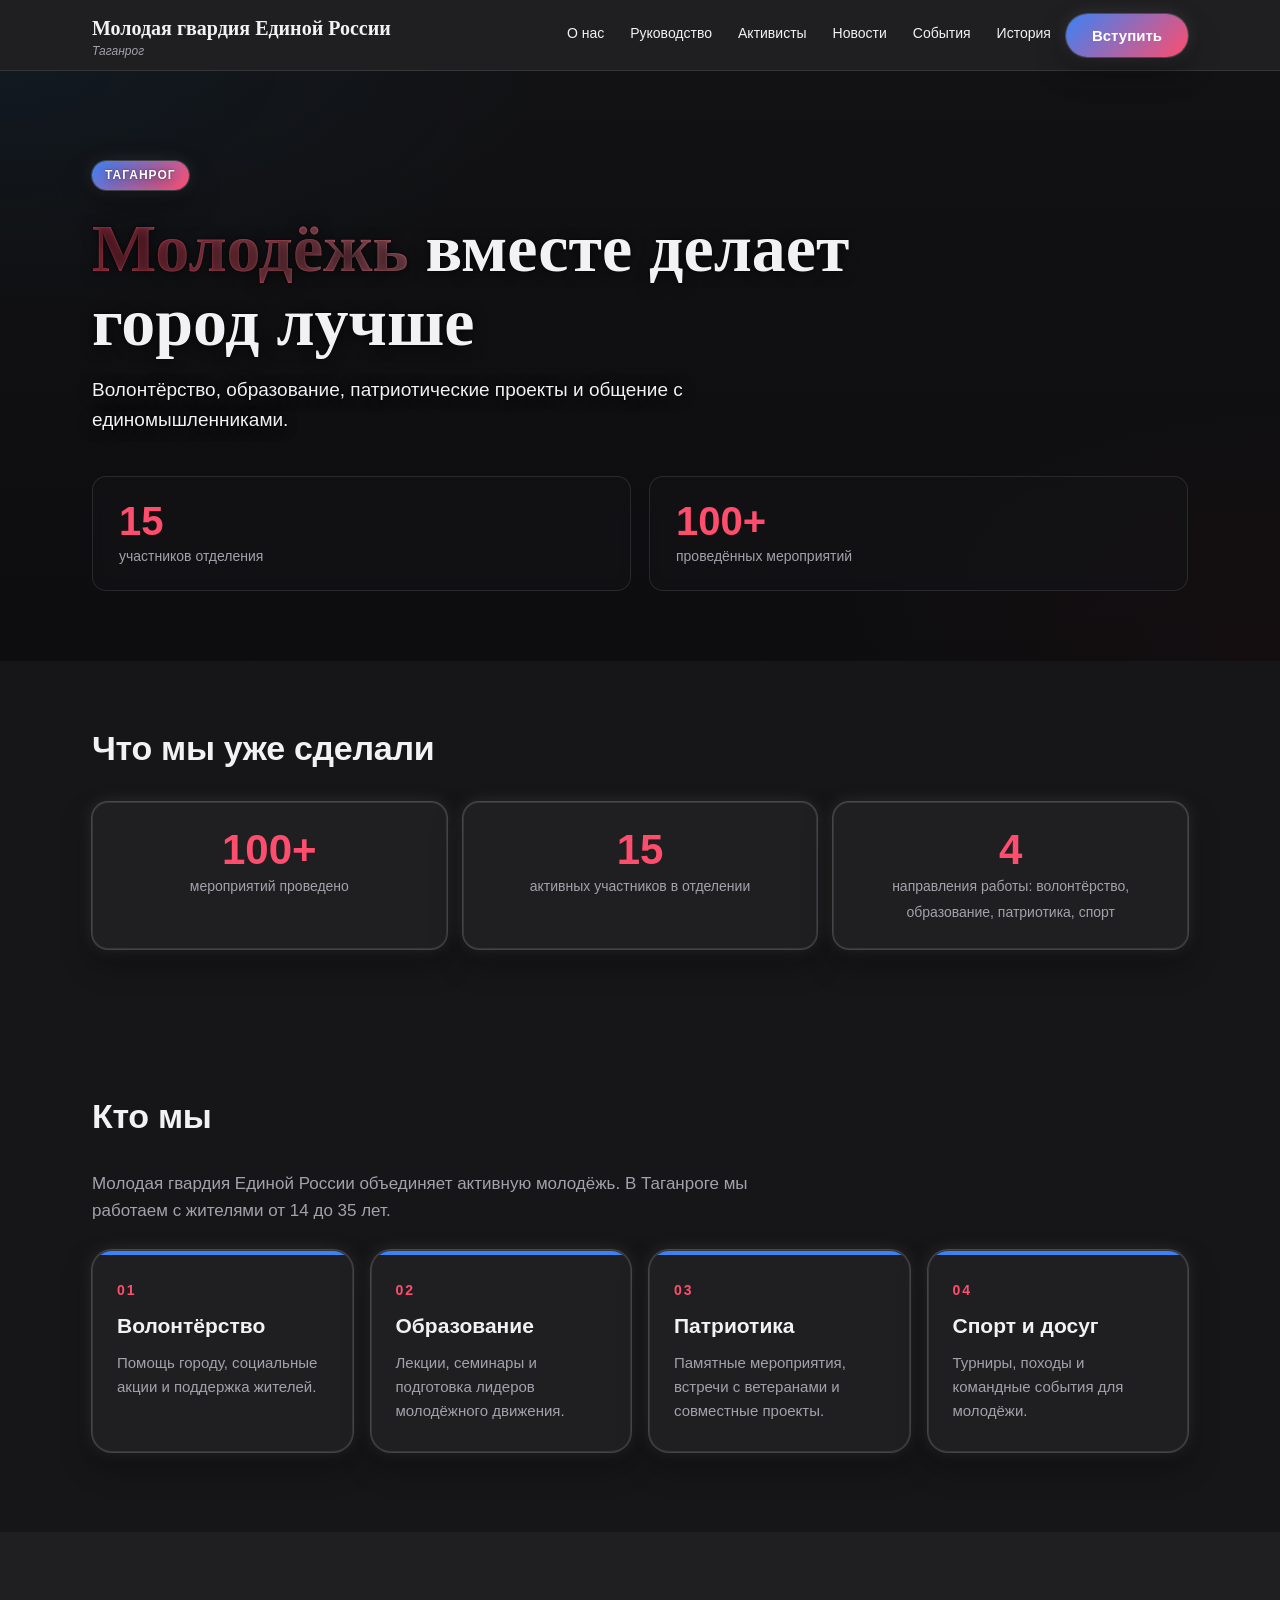
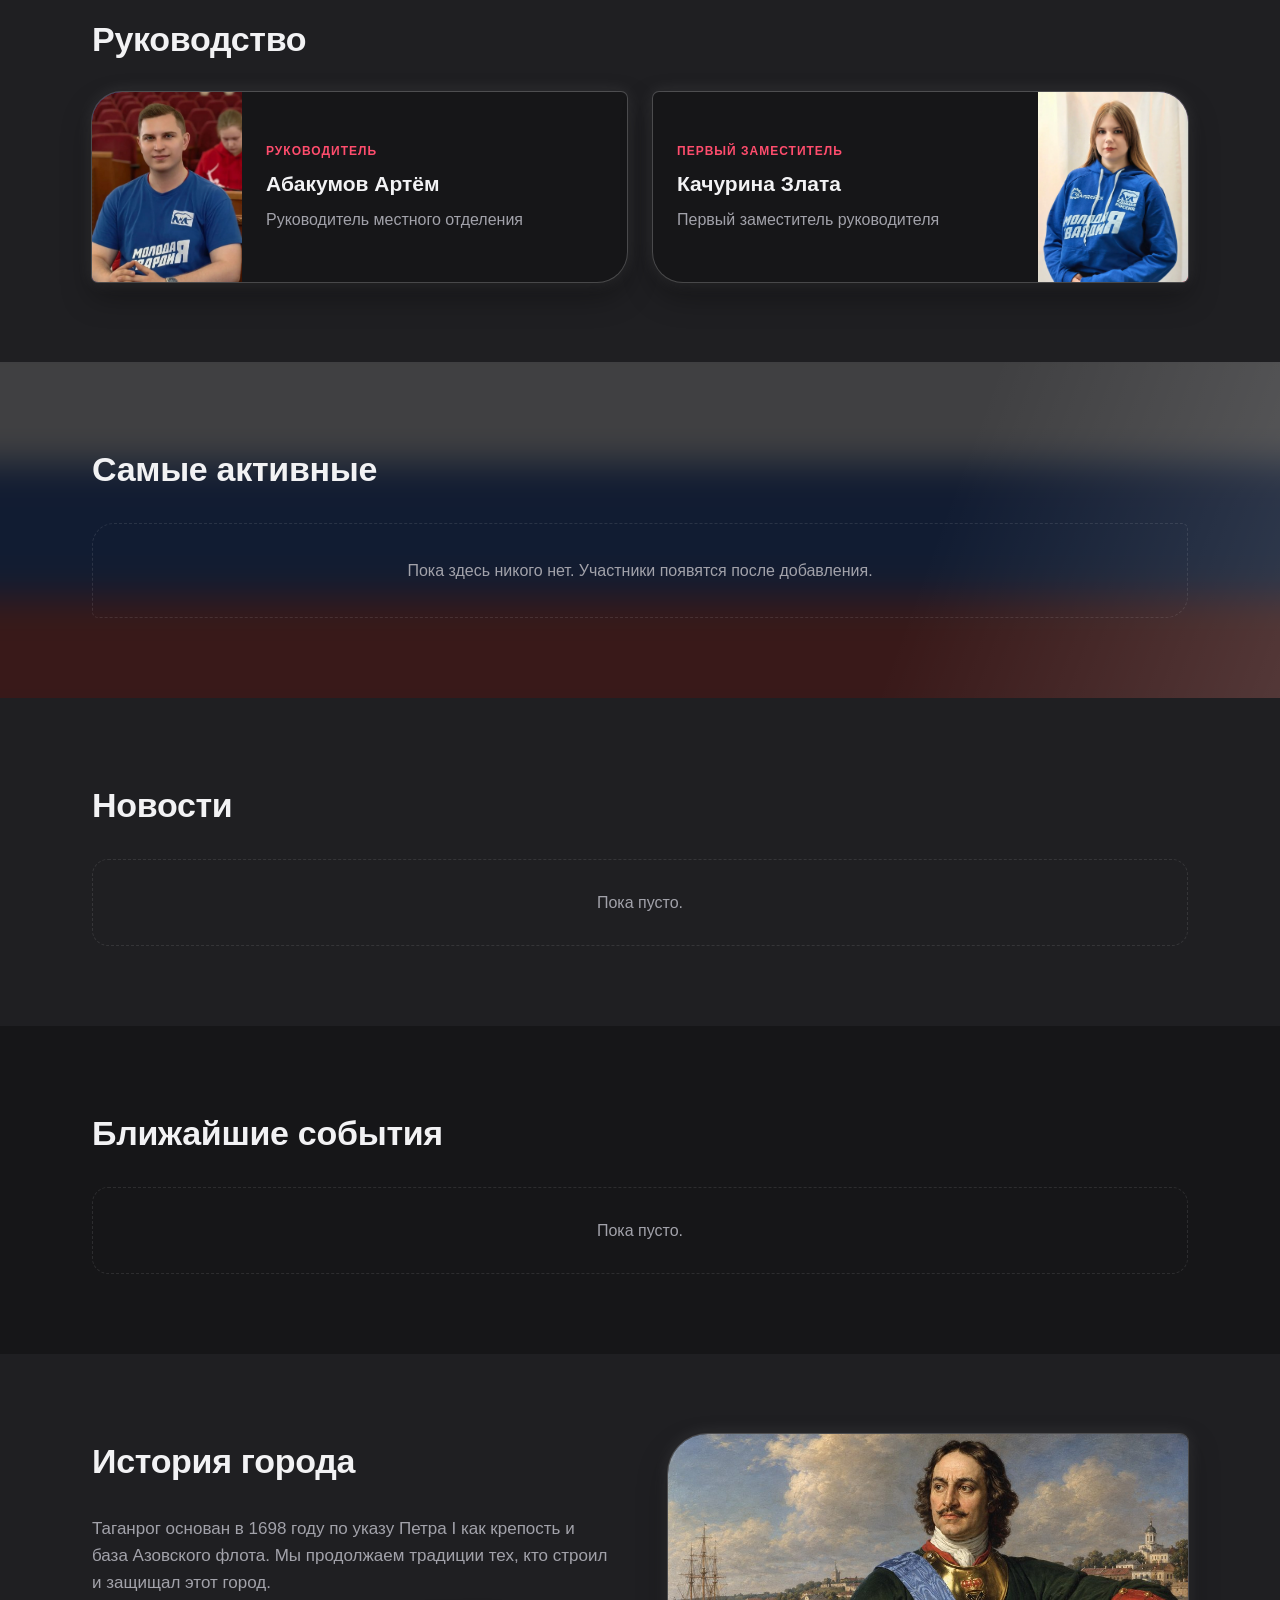
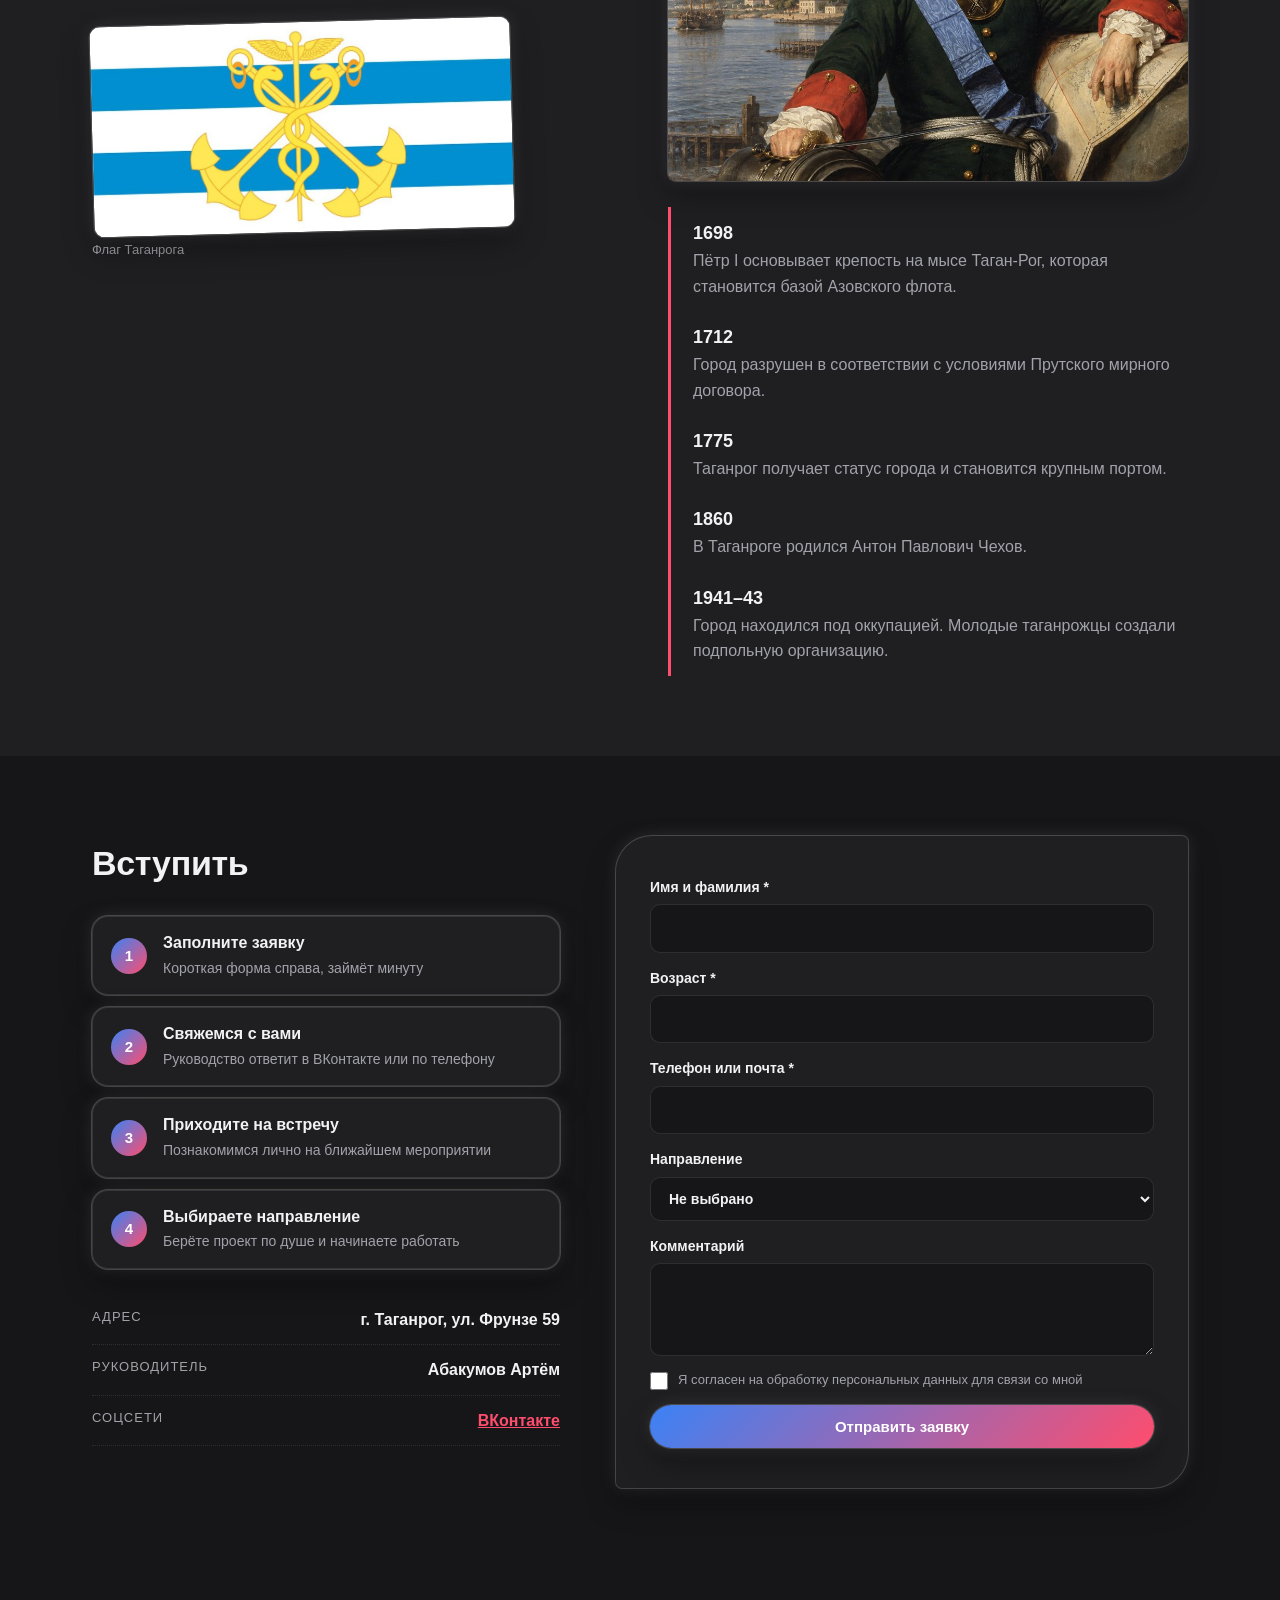
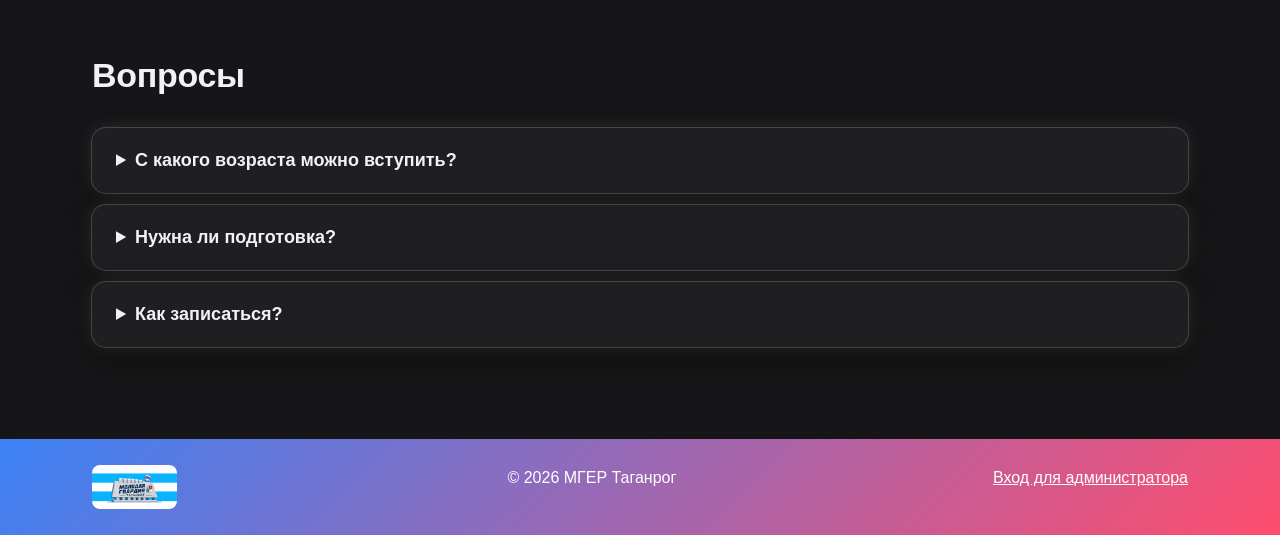
==== commit e571d003: "Add files via upload" ====
--- a/index.html
+++ b/index.html
@@ -13,7 +13,7 @@
 <header class="top">
   <div class="wrap top-in">
     <a href="#top" class="mark">Молодая гвардия Единой России<span><em>Таганрог</em></span></a>
-    <input type="checkbox" id="navtoggle" class="navtoggle" aria-label="Открыть меню">
+    <input type="checkbox" id="navtoggle" class="navtoggle" hidden>
     <label for="navtoggle" class="burger" role="button" tabindex="0">☰</label>
     <nav id="menu">
       <a href="#about">О нас</a>
@@ -24,7 +24,6 @@
       <a href="#history">История</a>
       <a href="#apply" class="pill">Вступить</a>
     </nav>
-    <button class="theme" id="theme" aria-label="Сменить тему">Тёмная тема</button>
   </div>
 </header>
 
--- a/style.css
+++ b/style.css
@@ -398,3 +398,11 @@
   .navtoggle:checked ~ nav { display: flex !important; }
   .navtoggle:focus-visible ~ label.burger { outline: 2px solid var(--red); }
 }
+
+/* Чекбокс меню скрыт полностью; ☰ (label) открывает список */
+.navtoggle, input.navtoggle { display: none !important; }
+@media (max-width: 760px) {
+  .top .burger { display: inline-block !important; cursor: pointer; user-select: none; }
+  .top nav { display: none !important; position: absolute; top: 100%; left: 0; right: 0; flex-direction: column; background: var(--card); border-top: 1px solid var(--line); padding: 8px 12px 14px; z-index: 60; }
+  .navtoggle:checked ~ nav { display: flex !important; }
+}
